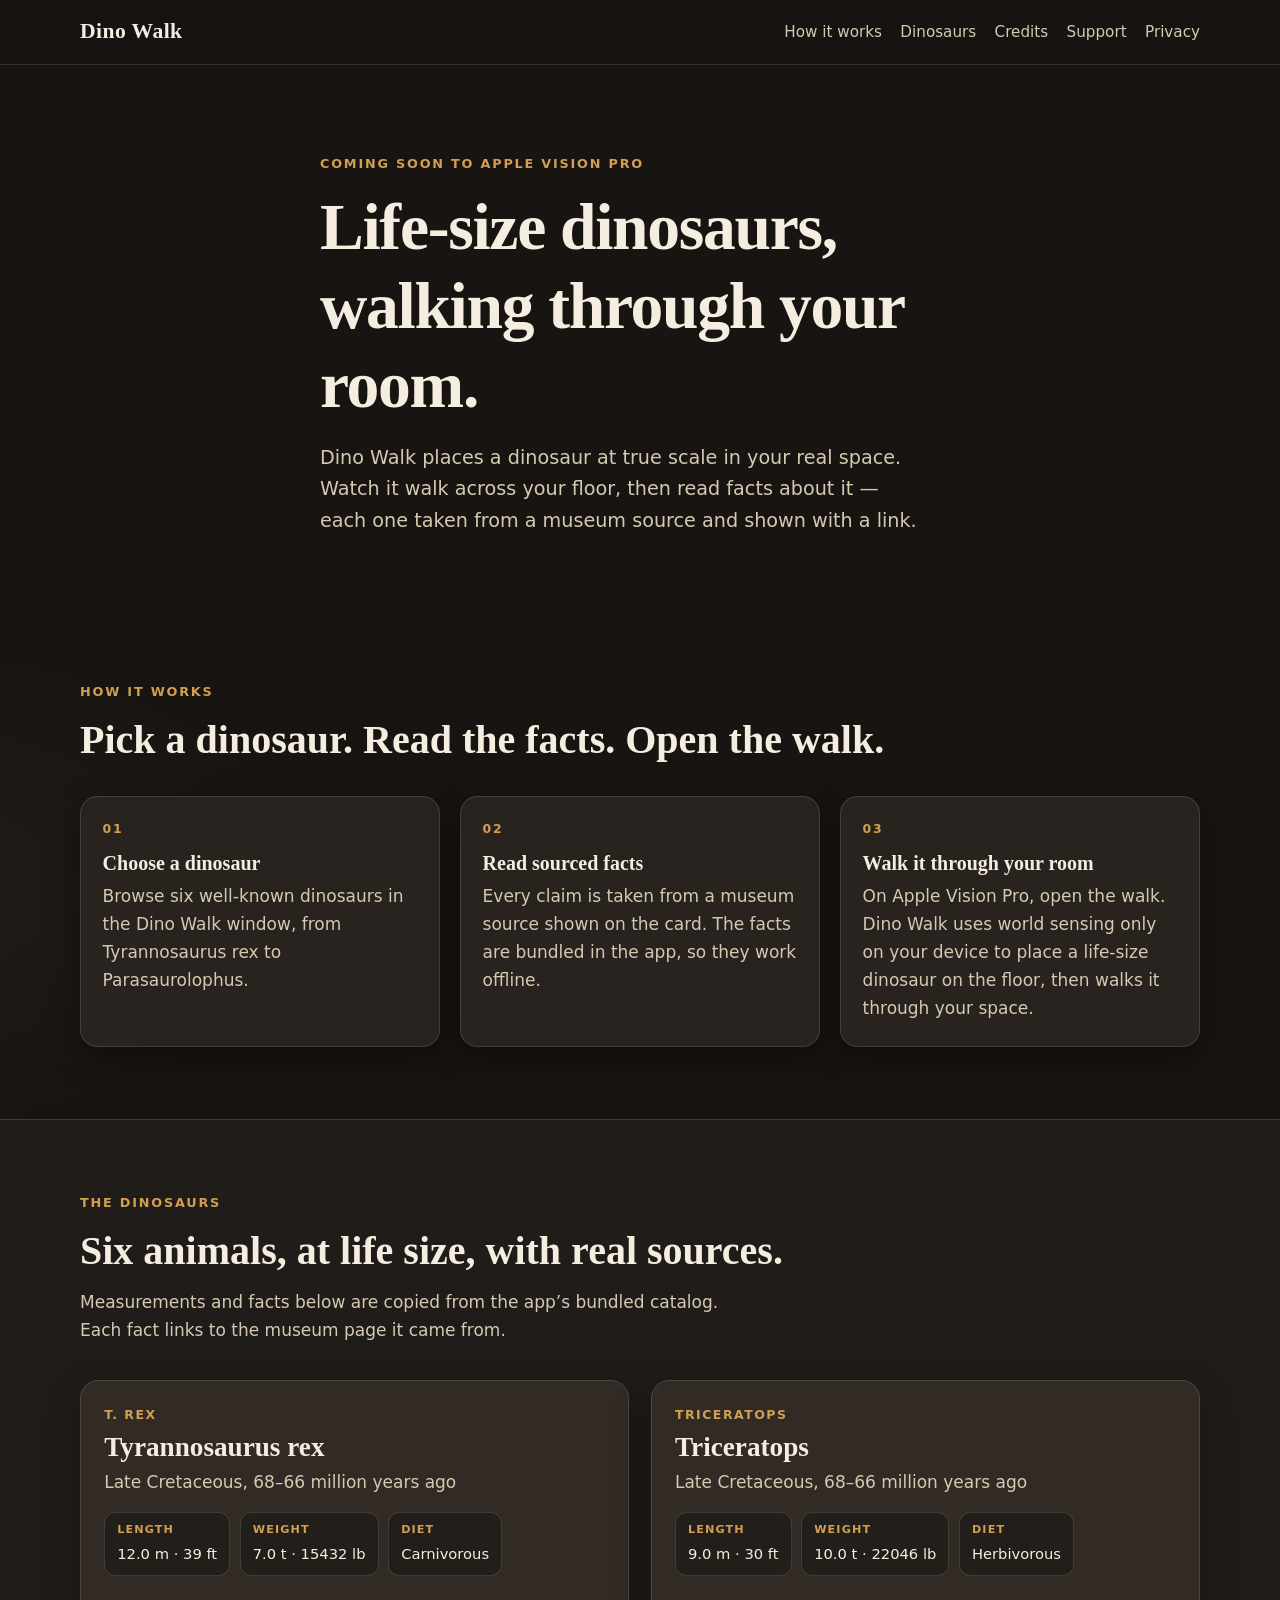
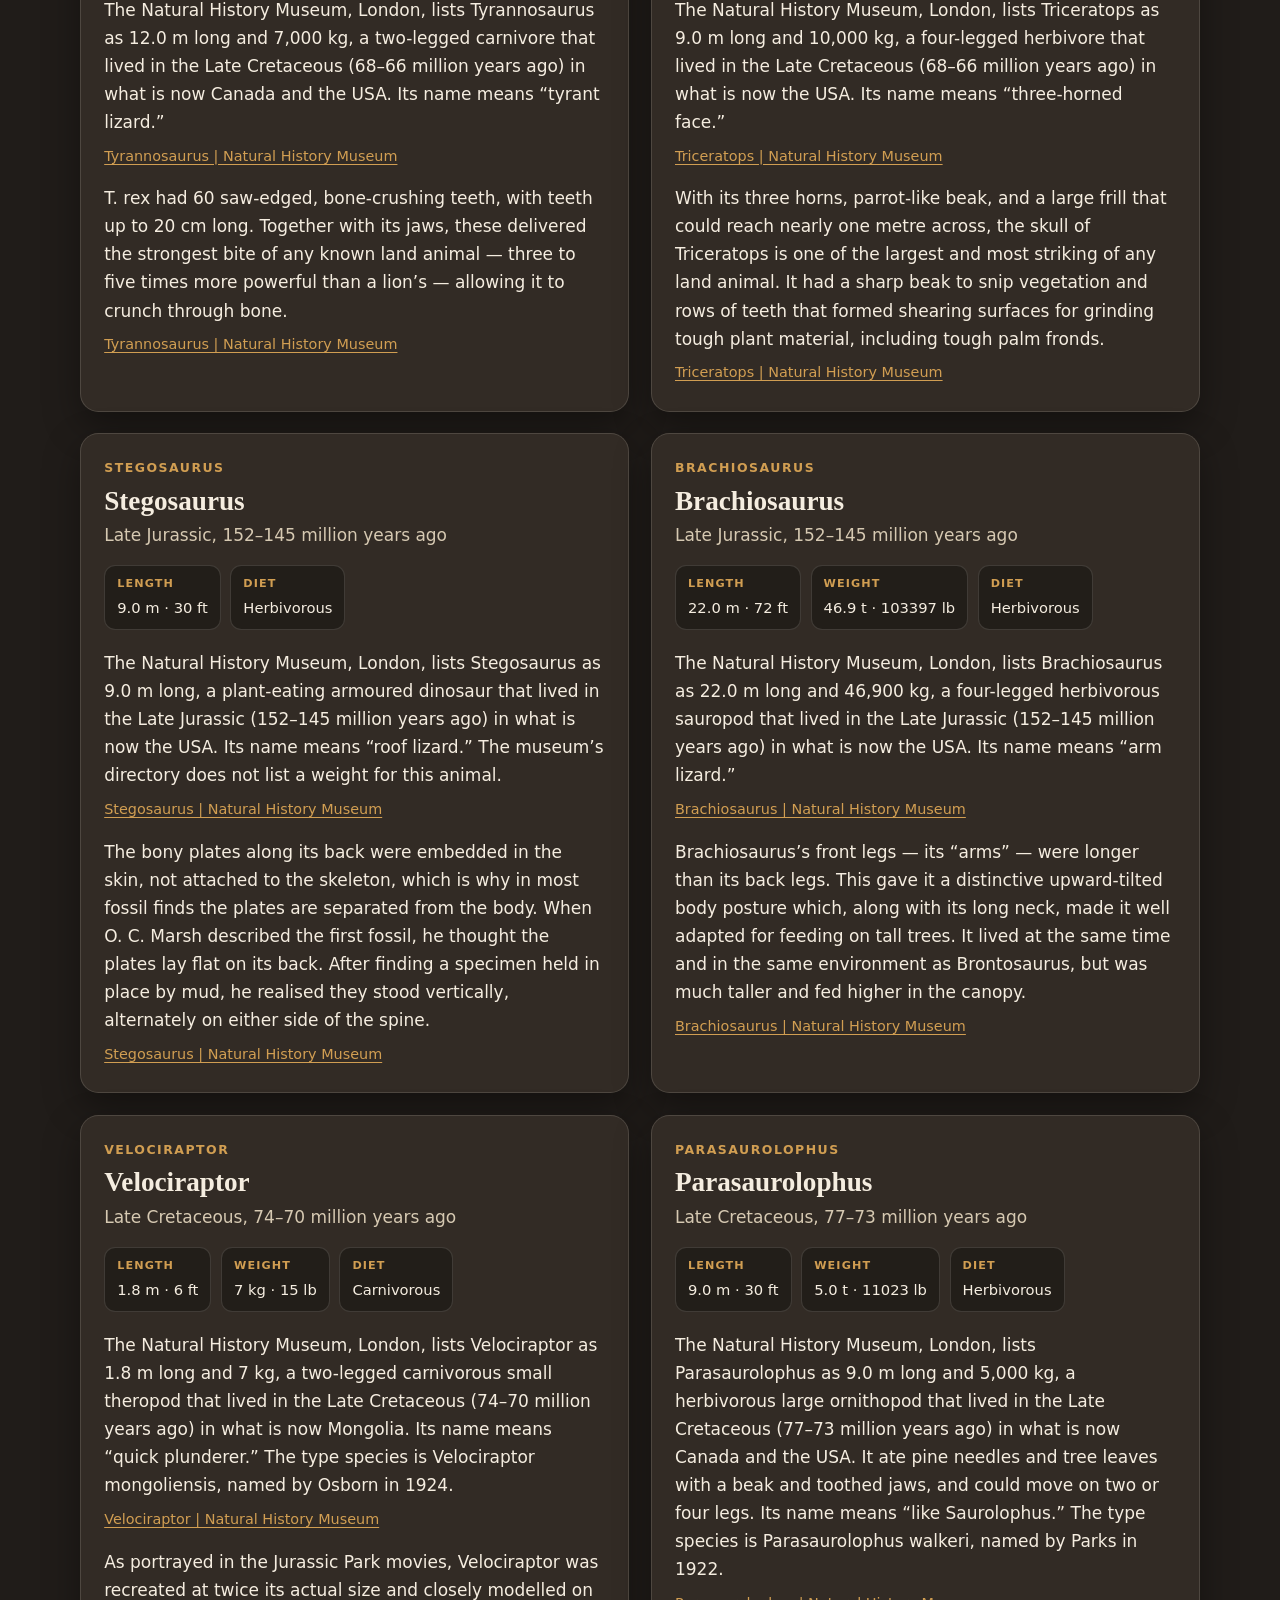
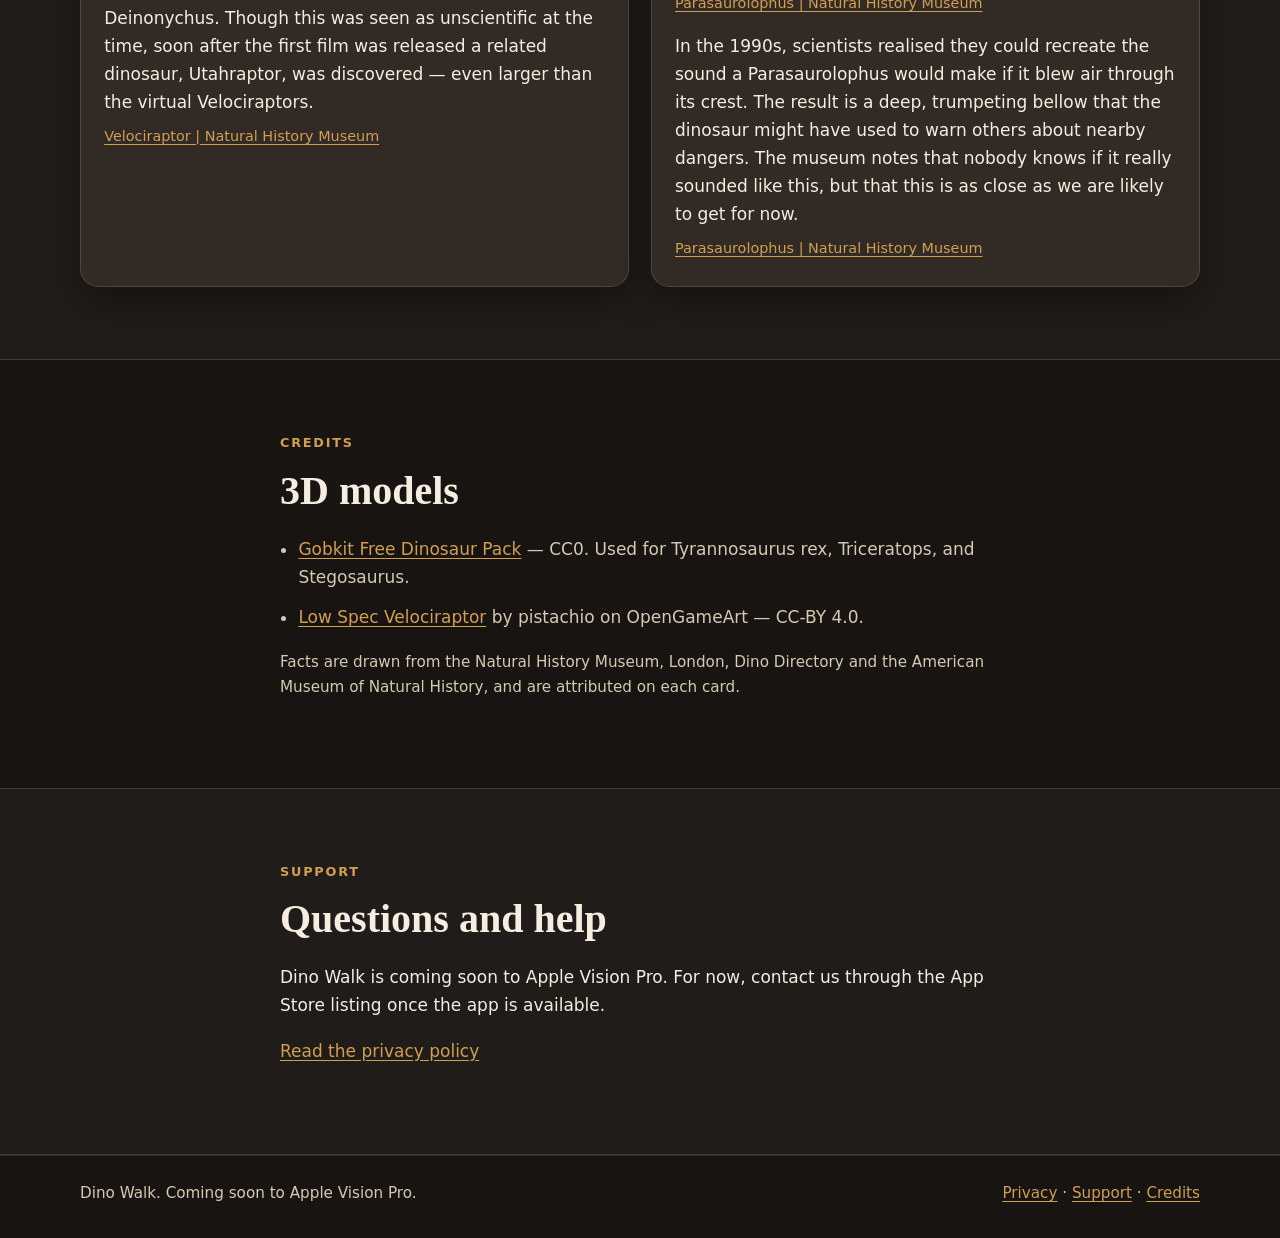
==== index.html @ 50bd4478 "Add Dino Walk outline website Static index, privacy, and support pages for the Vision Pro app, with " ====
<!DOCTYPE html>
<html lang="en">
<head>
  <meta charset="utf-8">
  <meta name="viewport" content="width=device-width, initial-scale=1">
  <meta name="description" content="Dino Walk brings life-size dinosaurs walking through your real space on Apple Vision Pro, with museum-sourced facts about each one. Coming soon.">
  <title>Dino Walk — Coming soon to Apple Vision Pro</title>
  <link rel="stylesheet" href="styles.css">
</head>
<body>
  <a class="skip-link" href="#main">Skip to content</a>
    <header class="site-header">
      <div class="wrap header-inner">
        <a class="brand" href="index.html">Dino Walk</a>
      <nav class="site-nav" aria-label="Primary">
        <a href="index.html#how-it-works">How it works</a>
        <a href="index.html#dinosaurs">Dinosaurs</a>
        <a href="index.html#credits">Credits</a>
        <a href="index.html#support">Support</a>
        <a href="privacy.html">Privacy</a>
      </nav>
      </div>
    </header>
  <main id="main">
    <section class="hero" aria-labelledby="hero-title">
      <div class="wrap hero-inner">
        <p class="eyebrow">Coming soon to Apple Vision Pro</p>
        <h1 id="hero-title">Life-size dinosaurs, walking through your room.</h1>
        <p class="lede">Dino Walk places a dinosaur at true scale in your real space. Watch it walk across your floor, then read facts about it — each one taken from a museum source and shown with a link.</p>
      </div>
    </section>

    <section id="how-it-works" class="section" aria-labelledby="how-title">
      <div class="wrap">
        <p class="eyebrow">How it works</p>
        <h2 id="how-title">Pick a dinosaur. Read the facts. Open the walk.</h2>
        <ol class="steps">
          <li>
            <h3>Choose a dinosaur</h3>
            <p>Browse six well-known dinosaurs in the Dino Walk window, from Tyrannosaurus rex to Parasaurolophus.</p>
          </li>
          <li>
            <h3>Read sourced facts</h3>
            <p>Every claim is taken from a museum source shown on the card. The facts are bundled in the app, so they work offline.</p>
          </li>
          <li>
            <h3>Walk it through your room</h3>
            <p>On Apple Vision Pro, open the walk. Dino Walk uses world sensing only on your device to place a life-size dinosaur on the floor, then walks it through your space.</p>
          </li>
        </ol>
      </div>
    </section>

    <section id="dinosaurs" class="section section-alt" aria-labelledby="dino-title">
      <div class="wrap">
        <p class="eyebrow">The dinosaurs</p>
        <h2 id="dino-title">Six animals, at life size, with real sources.</h2>
        <p class="section-intro">Measurements and facts below are copied from the app’s bundled catalog. Each fact links to the museum page it came from.</p>
        <div class="dino-grid">
        <article class="dino-card" id="tyrannosaurus-rex">
          <p class="kicker">T. rex</p>
          <h3>Tyrannosaurus rex</h3>
          <p class="period">Late Cretaceous, 68–66 million years ago</p>
          <dl class="stats">
            <div class="stat"><dt>Length</dt><dd>12.0 m  ·  39 ft</dd></div>
            <div class="stat"><dt>Weight</dt><dd>7.0 t  ·  15432 lb</dd></div>
            <div class="stat"><dt>Diet</dt><dd>Carnivorous</dd></div>
          </dl>
          <div class="facts">
            <figure class="fact">
              <blockquote>
                <p>The Natural History Museum, London, lists Tyrannosaurus as 12.0 m long and 7,000 kg, a two-legged carnivore that lived in the Late Cretaceous (68–66 million years ago) in what is now Canada and the USA. Its name means “tyrant lizard.”</p>
              </blockquote>
              <figcaption>
                <cite><a href="https://www.nhm.ac.uk/discover/dino-directory/tyrannosaurus.html">Tyrannosaurus | Natural History Museum</a></cite>
              </figcaption>
            </figure>
            <figure class="fact">
              <blockquote>
                <p>T. rex had 60 saw-edged, bone-crushing teeth, with teeth up to 20 cm long. Together with its jaws, these delivered the strongest bite of any known land animal — three to five times more powerful than a lion’s — allowing it to crunch through bone.</p>
              </blockquote>
              <figcaption>
                <cite><a href="https://www.nhm.ac.uk/discover/dino-directory/tyrannosaurus.html">Tyrannosaurus | Natural History Museum</a></cite>
              </figcaption>
            </figure>
          </div>
        </article>

        <article class="dino-card" id="triceratops">
          <p class="kicker">Triceratops</p>
          <h3>Triceratops</h3>
          <p class="period">Late Cretaceous, 68–66 million years ago</p>
          <dl class="stats">
            <div class="stat"><dt>Length</dt><dd>9.0 m  ·  30 ft</dd></div>
            <div class="stat"><dt>Weight</dt><dd>10.0 t  ·  22046 lb</dd></div>
            <div class="stat"><dt>Diet</dt><dd>Herbivorous</dd></div>
          </dl>
          <div class="facts">
            <figure class="fact">
              <blockquote>
                <p>The Natural History Museum, London, lists Triceratops as 9.0 m long and 10,000 kg, a four-legged herbivore that lived in the Late Cretaceous (68–66 million years ago) in what is now the USA. Its name means “three-horned face.”</p>
              </blockquote>
              <figcaption>
                <cite><a href="https://www.nhm.ac.uk/discover/dino-directory/triceratops.html">Triceratops | Natural History Museum</a></cite>
              </figcaption>
            </figure>
            <figure class="fact">
              <blockquote>
                <p>With its three horns, parrot-like beak, and a large frill that could reach nearly one metre across, the skull of Triceratops is one of the largest and most striking of any land animal. It had a sharp beak to snip vegetation and rows of teeth that formed shearing surfaces for grinding tough plant material, including tough palm fronds.</p>
              </blockquote>
              <figcaption>
                <cite><a href="https://www.nhm.ac.uk/discover/dino-directory/triceratops.html">Triceratops | Natural History Museum</a></cite>
              </figcaption>
            </figure>
          </div>
        </article>

        <article class="dino-card" id="stegosaurus">
          <p class="kicker">Stegosaurus</p>
          <h3>Stegosaurus</h3>
          <p class="period">Late Jurassic, 152–145 million years ago</p>
          <dl class="stats">
            <div class="stat"><dt>Length</dt><dd>9.0 m  ·  30 ft</dd></div>
            <div class="stat"><dt>Diet</dt><dd>Herbivorous</dd></div>
          </dl>
          <div class="facts">
            <figure class="fact">
              <blockquote>
                <p>The Natural History Museum, London, lists Stegosaurus as 9.0 m long, a plant-eating armoured dinosaur that lived in the Late Jurassic (152–145 million years ago) in what is now the USA. Its name means “roof lizard.” The museum’s directory does not list a weight for this animal.</p>
              </blockquote>
              <figcaption>
                <cite><a href="https://www.nhm.ac.uk/discover/dino-directory/stegosaurus.html">Stegosaurus | Natural History Museum</a></cite>
              </figcaption>
            </figure>
            <figure class="fact">
              <blockquote>
                <p>The bony plates along its back were embedded in the skin, not attached to the skeleton, which is why in most fossil finds the plates are separated from the body. When O. C. Marsh described the first fossil, he thought the plates lay flat on its back. After finding a specimen held in place by mud, he realised they stood vertically, alternately on either side of the spine.</p>
              </blockquote>
              <figcaption>
                <cite><a href="https://www.nhm.ac.uk/discover/dino-directory/stegosaurus.html">Stegosaurus | Natural History Museum</a></cite>
              </figcaption>
            </figure>
          </div>
        </article>

        <article class="dino-card" id="brachiosaurus">
          <p class="kicker">Brachiosaurus</p>
          <h3>Brachiosaurus</h3>
          <p class="period">Late Jurassic, 152–145 million years ago</p>
          <dl class="stats">
            <div class="stat"><dt>Length</dt><dd>22.0 m  ·  72 ft</dd></div>
            <div class="stat"><dt>Weight</dt><dd>46.9 t  ·  103397 lb</dd></div>
            <div class="stat"><dt>Diet</dt><dd>Herbivorous</dd></div>
          </dl>
          <div class="facts">
            <figure class="fact">
              <blockquote>
                <p>The Natural History Museum, London, lists Brachiosaurus as 22.0 m long and 46,900 kg, a four-legged herbivorous sauropod that lived in the Late Jurassic (152–145 million years ago) in what is now the USA. Its name means “arm lizard.”</p>
              </blockquote>
              <figcaption>
                <cite><a href="https://www.nhm.ac.uk/discover/dino-directory/brachiosaurus.html">Brachiosaurus | Natural History Museum</a></cite>
              </figcaption>
            </figure>
            <figure class="fact">
              <blockquote>
                <p>Brachiosaurus’s front legs — its “arms” — were longer than its back legs. This gave it a distinctive upward-tilted body posture which, along with its long neck, made it well adapted for feeding on tall trees. It lived at the same time and in the same environment as Brontosaurus, but was much taller and fed higher in the canopy.</p>
              </blockquote>
              <figcaption>
                <cite><a href="https://www.nhm.ac.uk/discover/dino-directory/brachiosaurus.html">Brachiosaurus | Natural History Museum</a></cite>
              </figcaption>
            </figure>
          </div>
        </article>

        <article class="dino-card" id="velociraptor">
          <p class="kicker">Velociraptor</p>
          <h3>Velociraptor</h3>
          <p class="period">Late Cretaceous, 74–70 million years ago</p>
          <dl class="stats">
            <div class="stat"><dt>Length</dt><dd>1.8 m  ·  6 ft</dd></div>
            <div class="stat"><dt>Weight</dt><dd>7 kg  ·  15 lb</dd></div>
            <div class="stat"><dt>Diet</dt><dd>Carnivorous</dd></div>
          </dl>
          <div class="facts">
            <figure class="fact">
              <blockquote>
                <p>The Natural History Museum, London, lists Velociraptor as 1.8 m long and 7 kg, a two-legged carnivorous small theropod that lived in the Late Cretaceous (74–70 million years ago) in what is now Mongolia. Its name means “quick plunderer.” The type species is Velociraptor mongoliensis, named by Osborn in 1924.</p>
              </blockquote>
              <figcaption>
                <cite><a href="https://www.nhm.ac.uk/discover/dino-directory/velociraptor.html">Velociraptor | Natural History Museum</a></cite>
              </figcaption>
            </figure>
            <figure class="fact">
              <blockquote>
                <p>As portrayed in the Jurassic Park movies, Velociraptor was recreated at twice its actual size and closely modelled on Deinonychus. Though this was seen as unscientific at the time, soon after the first film was released a related dinosaur, Utahraptor, was discovered — even larger than the virtual Velociraptors.</p>
              </blockquote>
              <figcaption>
                <cite><a href="https://www.nhm.ac.uk/discover/dino-directory/velociraptor.html">Velociraptor | Natural History Museum</a></cite>
              </figcaption>
            </figure>
          </div>
        </article>

        <article class="dino-card" id="parasaurolophus">
          <p class="kicker">Parasaurolophus</p>
          <h3>Parasaurolophus</h3>
          <p class="period">Late Cretaceous, 77–73 million years ago</p>
          <dl class="stats">
            <div class="stat"><dt>Length</dt><dd>9.0 m  ·  30 ft</dd></div>
            <div class="stat"><dt>Weight</dt><dd>5.0 t  ·  11023 lb</dd></div>
            <div class="stat"><dt>Diet</dt><dd>Herbivorous</dd></div>
          </dl>
          <div class="facts">
            <figure class="fact">
              <blockquote>
                <p>The Natural History Museum, London, lists Parasaurolophus as 9.0 m long and 5,000 kg, a herbivorous large ornithopod that lived in the Late Cretaceous (77–73 million years ago) in what is now Canada and the USA. It ate pine needles and tree leaves with a beak and toothed jaws, and could move on two or four legs. Its name means “like Saurolophus.” The type species is Parasaurolophus walkeri, named by Parks in 1922.</p>
              </blockquote>
              <figcaption>
                <cite><a href="https://www.nhm.ac.uk/discover/dino-directory/parasaurolophus.html">Parasaurolophus | Natural History Museum</a></cite>
              </figcaption>
            </figure>
            <figure class="fact">
              <blockquote>
                <p>In the 1990s, scientists realised they could recreate the sound a Parasaurolophus would make if it blew air through its crest. The result is a deep, trumpeting bellow that the dinosaur might have used to warn others about nearby dangers. The museum notes that nobody knows if it really sounded like this, but that this is as close as we are likely to get for now.</p>
              </blockquote>
              <figcaption>
                <cite><a href="https://www.nhm.ac.uk/discover/dino-directory/parasaurolophus.html">Parasaurolophus | Natural History Museum</a></cite>
              </figcaption>
            </figure>
          </div>
        </article>
        </div>
      </div>
    </section>

    <section id="credits" class="section" aria-labelledby="credits-title">
      <div class="wrap narrow">
        <p class="eyebrow">Credits</p>
        <h2 id="credits-title">3D models</h2>
        <ul class="credit-list">
          <li>
            <a href="https://gobkit.itch.io/gobkit-free-dinosaur-pack">Gobkit Free Dinosaur Pack</a>
            — CC0. Used for Tyrannosaurus rex, Triceratops, and Stegosaurus.
          </li>
          <li>
            <a href="https://opengameart.org/content/low-spec-velociraptor">Low Spec Velociraptor</a>
            by pistachio on OpenGameArt — CC-BY 4.0.
          </li>
        </ul>
        <p class="fine-print">Facts are drawn from the Natural History Museum, London, Dino Directory and the American Museum of Natural History, and are attributed on each card.</p>
      </div>
    </section>

    <section id="support" class="section section-alt" aria-labelledby="support-title">
      <div class="wrap narrow">
        <p class="eyebrow">Support</p>
        <h2 id="support-title">Questions and help</h2>
        <p>Dino Walk is coming soon to Apple Vision Pro. For now, contact us through the App Store listing once the app is available.</p>
        <!-- TODO: Add a support email or contact page once a domain and address are set up. Do not invent one. -->
        <p><a href="privacy.html">Read the privacy policy</a></p>
      </div>
    </section>
  </main>
    <footer class="site-footer">
      <div class="wrap footer-inner">
        <p>Dino Walk. Coming soon to Apple Vision Pro.</p>
        <p><a href="privacy.html">Privacy</a> · <a href="index.html#support">Support</a> · <a href="index.html#credits">Credits</a></p>
      </div>
    </footer>
</body>
</html>
---- styles.css ----
/* Dino Walk site — system fonts only, no external requests required. */
:root {
  --ivory: #f5ede0;
  --muted: #d6c9b2;
  --amber: #d19e52;
  --amber-deep: #c48a3a;
  --charcoal: #171412;
  --ink: #1c1814;
  --panel: #29231f;
  --panel-2: #322b25;
  --stroke: rgba(245, 237, 224, 0.14);
  --shadow: rgba(0, 0, 0, 0.35);
  --serif: "Palatino Linotype", Palatino, "Iowan Old Style", "Times New Roman", Times, serif;
  --sans: system-ui, -apple-system, "Segoe UI", Roboto, "Helvetica Neue", Arial, sans-serif;
  --wrap: 1120px;
  --narrow: 720px;
  --space: 1.25rem;
}

*,
*::before,
*::after {
  box-sizing: border-box;
}

html {
  scroll-behavior: smooth;
}

body {
  margin: 0;
  font-family: var(--sans);
  font-size: 1.0625rem;
  line-height: 1.65;
  color: var(--ivory);
  background:
    radial-gradient(1200px 600px at 80% -10%, rgba(209, 158, 82, 0.12), transparent 55%),
    radial-gradient(900px 500px at -10% 20%, rgba(209, 158, 82, 0.06), transparent 50%),
    var(--charcoal);
  min-height: 100vh;
}

img,
svg {
  max-width: 100%;
}

a {
  color: var(--amber);
  text-underline-offset: 0.18em;
}

a:hover {
  color: var(--ivory);
}

a:focus-visible,
.skip-link:focus-visible,
button:focus-visible {
  outline: 2px solid var(--amber);
  outline-offset: 3px;
}

.skip-link {
  position: absolute;
  left: 0.75rem;
  top: -3rem;
  z-index: 20;
  padding: 0.5rem 0.85rem;
  background: var(--amber);
  color: var(--ink);
  font-weight: 600;
  text-decoration: none;
  border-radius: 0.25rem;
}

.skip-link:focus {
  top: 0.75rem;
}

.wrap {
  width: min(var(--wrap), calc(100% - 2.5rem));
  margin-inline: auto;
}

.narrow {
  width: min(var(--narrow), calc(100% - 2.5rem));
}

.site-header {
  position: sticky;
  top: 0;
  z-index: 10;
  background: rgba(23, 20, 18, 0.88);
  backdrop-filter: blur(16px);
  border-bottom: 1px solid var(--stroke);
}

.header-inner {
  display: flex;
  align-items: center;
  justify-content: space-between;
  gap: 1rem 2rem;
  flex-wrap: wrap;
  padding: 0.9rem 0;
}

.brand {
  font-family: var(--serif);
  font-size: 1.35rem;
  font-weight: 600;
  letter-spacing: 0.02em;
  color: var(--ivory);
  text-decoration: none;
}

.brand:hover {
  color: var(--amber);
}

.site-nav {
  display: flex;
  flex-wrap: wrap;
  gap: 0.7rem 1.15rem;
}

.site-nav a {
  color: var(--muted);
  text-decoration: none;
  font-size: 0.95rem;
}

.site-nav a:hover,
.site-nav a:focus-visible {
  color: var(--ivory);
}

.hero {
  padding: 5.5rem 0 4.5rem;
}

.hero-inner {
  max-width: 40rem;
}

.eyebrow {
  margin: 0 0 0.85rem;
  color: var(--amber);
  font-size: 0.8rem;
  font-weight: 650;
  letter-spacing: 0.14em;
  text-transform: uppercase;
}

h1,
h2,
h3 {
  font-family: var(--serif);
  font-weight: 600;
  line-height: 1.2;
  color: var(--ivory);
}

h1 {
  margin: 0 0 1.1rem;
  font-size: clamp(2.4rem, 6vw, 4.1rem);
  letter-spacing: -0.02em;
}

h2 {
  margin: 0 0 1.25rem;
  font-size: clamp(1.8rem, 3.4vw, 2.5rem);
}

h3 {
  margin: 0 0 0.45rem;
  font-size: 1.25rem;
}

.lede {
  margin: 0;
  font-size: 1.2rem;
  color: var(--muted);
  max-width: 38rem;
}

.section {
  padding: 4.5rem 0;
}

.section-alt {
  background: rgba(41, 35, 31, 0.55);
  border-block: 1px solid var(--stroke);
}

.section-intro {
  margin: -0.4rem 0 2.2rem;
  color: var(--muted);
  max-width: 40rem;
}

.steps {
  list-style: none;
  margin: 2rem 0 0;
  padding: 0;
  display: grid;
  grid-template-columns: repeat(3, 1fr);
  gap: 1.25rem;
  counter-reset: step;
}

.steps li {
  counter-increment: step;
  padding: 1.4rem 1.35rem 1.5rem;
  background: var(--panel);
  border: 1px solid var(--stroke);
  border-radius: 1.1rem;
  box-shadow: 0 12px 32px var(--shadow);
}

.steps li::before {
  content: "0" counter(step);
  display: block;
  margin-bottom: 0.7rem;
  color: var(--amber);
  font-size: 0.78rem;
  font-weight: 650;
  letter-spacing: 0.14em;
}

.steps p {
  margin: 0;
  color: var(--muted);
}

.dino-grid {
  display: grid;
  grid-template-columns: repeat(2, 1fr);
  gap: 1.35rem;
}

.dino-card {
  padding: 1.5rem 1.45rem 1.6rem;
  background: var(--panel-2);
  border: 1px solid var(--stroke);
  border-radius: 1.15rem;
  box-shadow: 0 14px 36px var(--shadow);
}

.dino-card .kicker {
  margin: 0 0 0.35rem;
  color: var(--amber);
  font-size: 0.78rem;
  font-weight: 650;
  letter-spacing: 0.12em;
  text-transform: uppercase;
}

.dino-card h3 {
  margin-bottom: 0.25rem;
  font-size: 1.7rem;
}

.period {
  margin: 0 0 1rem;
  color: var(--muted);
}

.stats {
  display: flex;
  flex-wrap: wrap;
  gap: 0.6rem;
  margin: 0 0 1.2rem;
}

.stat {
  margin: 0;
  padding: 0.55rem 0.75rem;
  background: rgba(23, 20, 18, 0.55);
  border: 1px solid var(--stroke);
  border-radius: 0.7rem;
  min-width: 6.5rem;
}

.stat dt {
  margin: 0;
  font-size: 0.7rem;
  font-weight: 650;
  letter-spacing: 0.1em;
  text-transform: uppercase;
  color: var(--amber);
}

.stat dd {
  margin: 0.15rem 0 0;
  font-size: 0.92rem;
}

.facts {
  display: grid;
  gap: 1rem;
}

.fact {
  margin: 0;
  padding: 0;
}

.fact blockquote {
  margin: 0;
  padding: 0;
  border: 0;
}

.fact p {
  margin: 0 0 0.55rem;
  color: var(--ivory);
}

.fact figcaption {
  color: var(--muted);
  font-size: 0.9rem;
}

.fact cite {
  font-style: normal;
}

.credit-list {
  margin: 0 0 1.2rem;
  padding-left: 1.15rem;
  color: var(--muted);
}

.credit-list li + li {
  margin-top: 0.75rem;
}

.fine-print,
.updated {
  color: var(--muted);
  font-size: 0.95rem;
}

.legal h1 {
  font-size: clamp(2.1rem, 5vw, 3.2rem);
}

.legal h2 {
  margin-top: 2.2rem;
  font-size: 1.5rem;
}

.legal p {
  color: var(--muted);
}

.legal .lede {
  margin-bottom: 0.75rem;
  color: var(--ivory);
}

.site-footer {
  border-top: 1px solid var(--stroke);
  padding: 1.6rem 0 2rem;
}

.footer-inner {
  display: flex;
  justify-content: space-between;
  gap: 0.75rem 1.5rem;
  flex-wrap: wrap;
  color: var(--muted);
  font-size: 0.95rem;
}

.footer-inner p {
  margin: 0;
}

@media (max-width: 860px) {
  .steps,
  .dino-grid {
    grid-template-columns: 1fr;
  }

  .hero {
    padding: 3.5rem 0 3rem;
  }

  .section {
    padding: 3.2rem 0;
  }
}

@media (max-width: 560px) {
  .wrap,
  .narrow {
    width: min(var(--wrap), calc(100% - 1.5rem));
  }

  h1 {
    font-size: 2.15rem;
  }

  .lede {
    font-size: 1.05rem;
  }
}

@media (prefers-reduced-motion: reduce) {
  html {
    scroll-behavior: auto;
  }
}
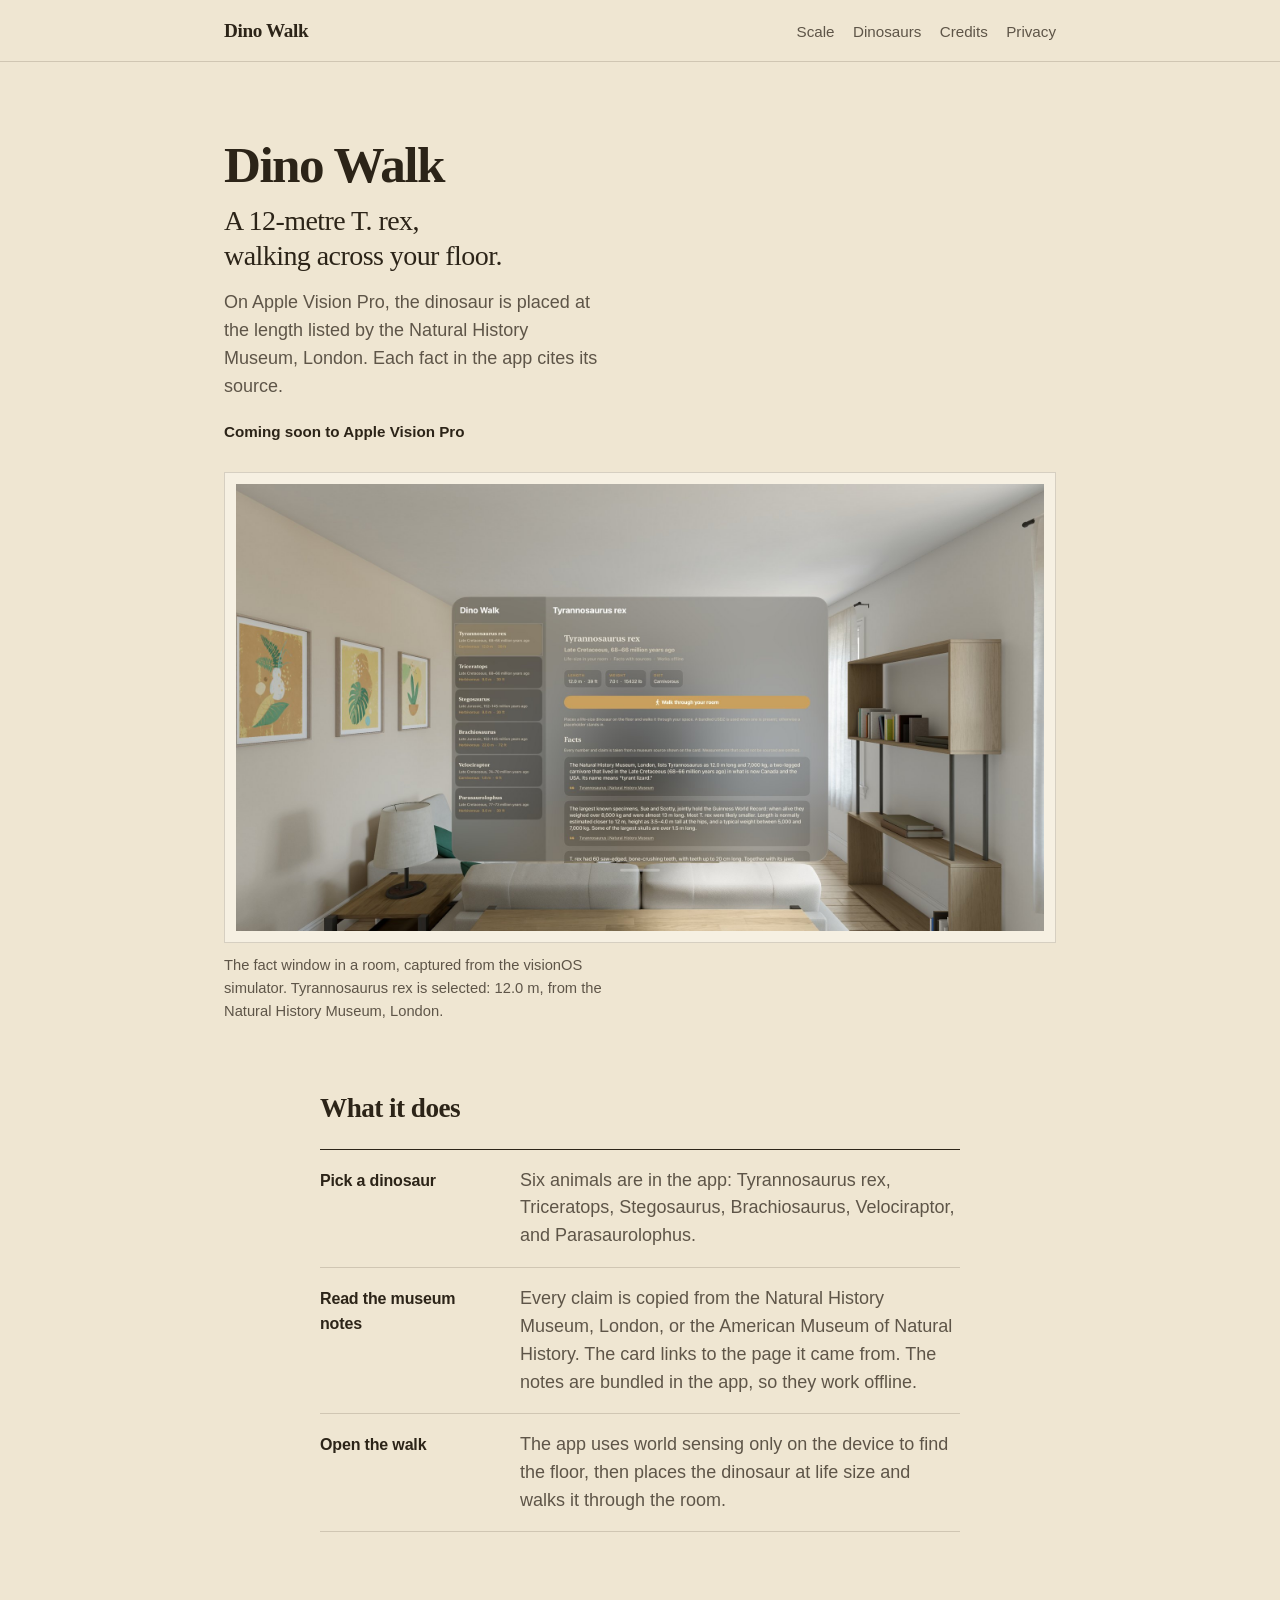
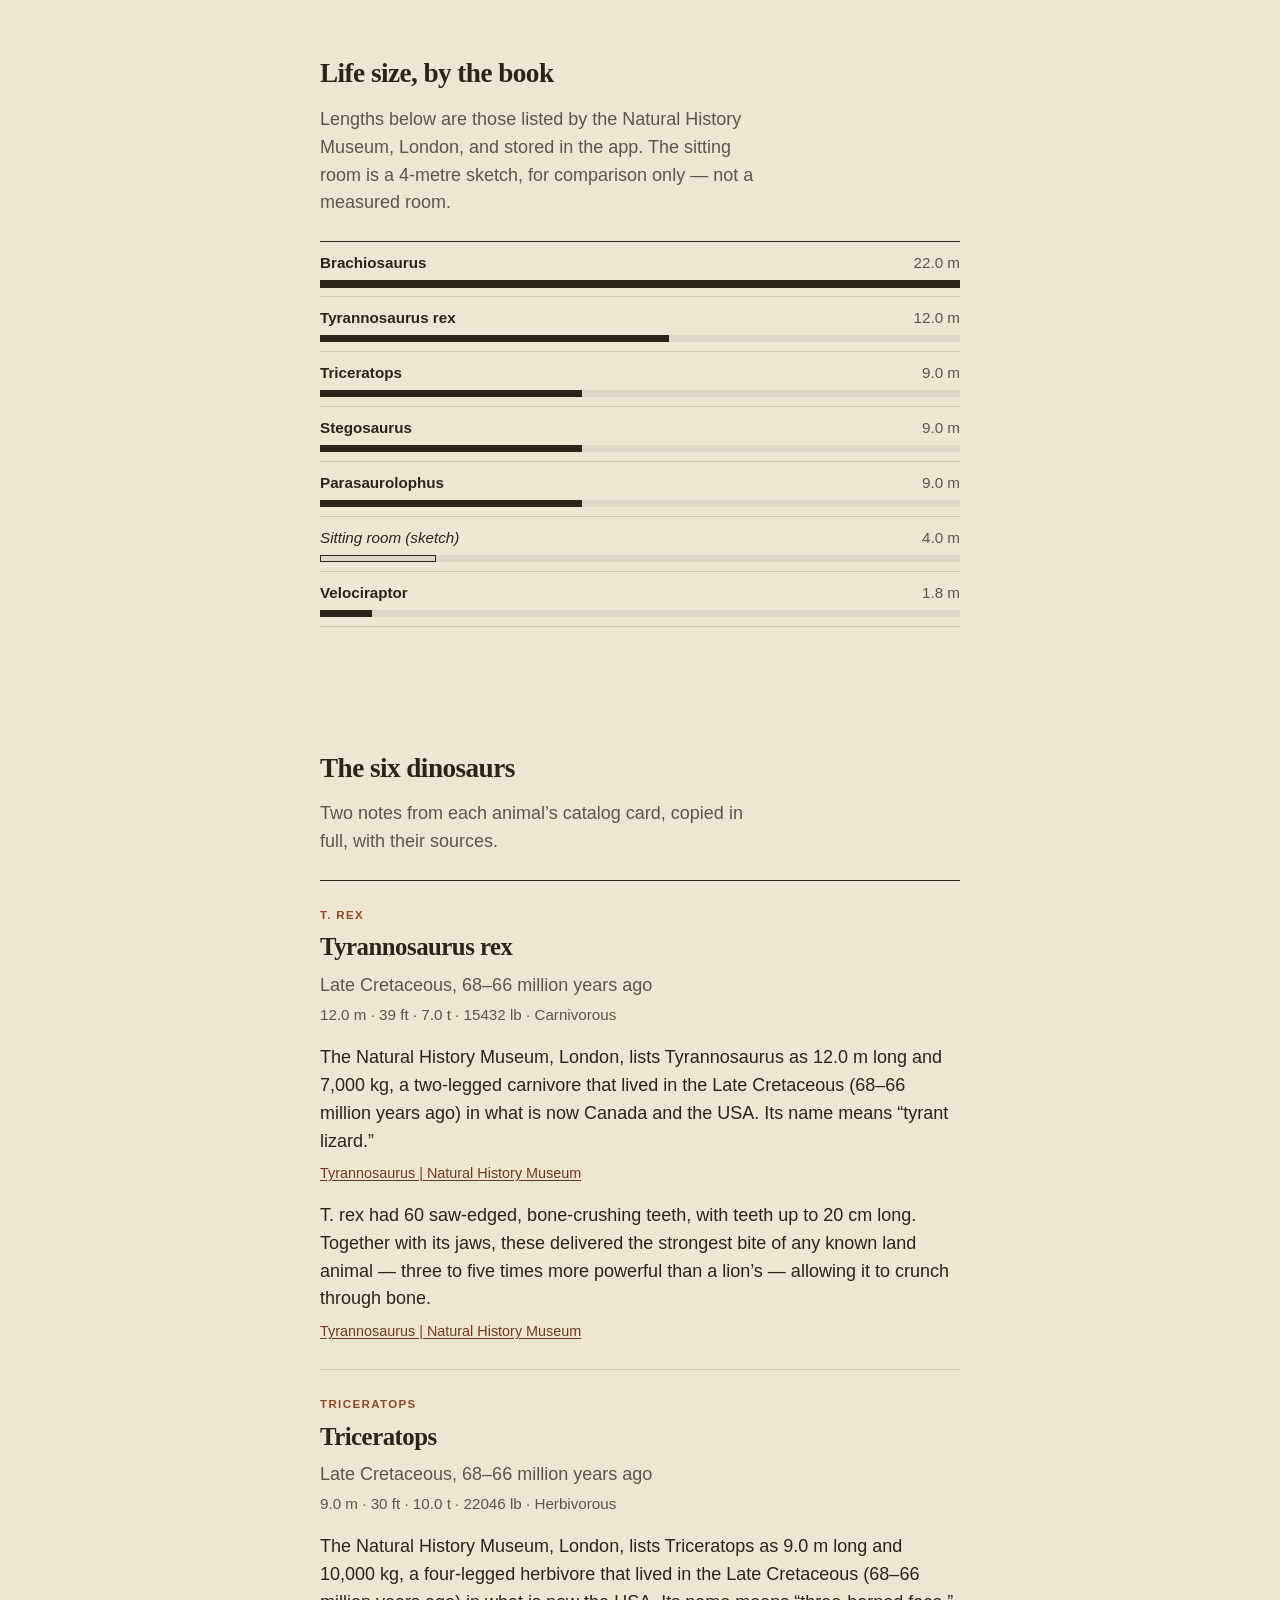
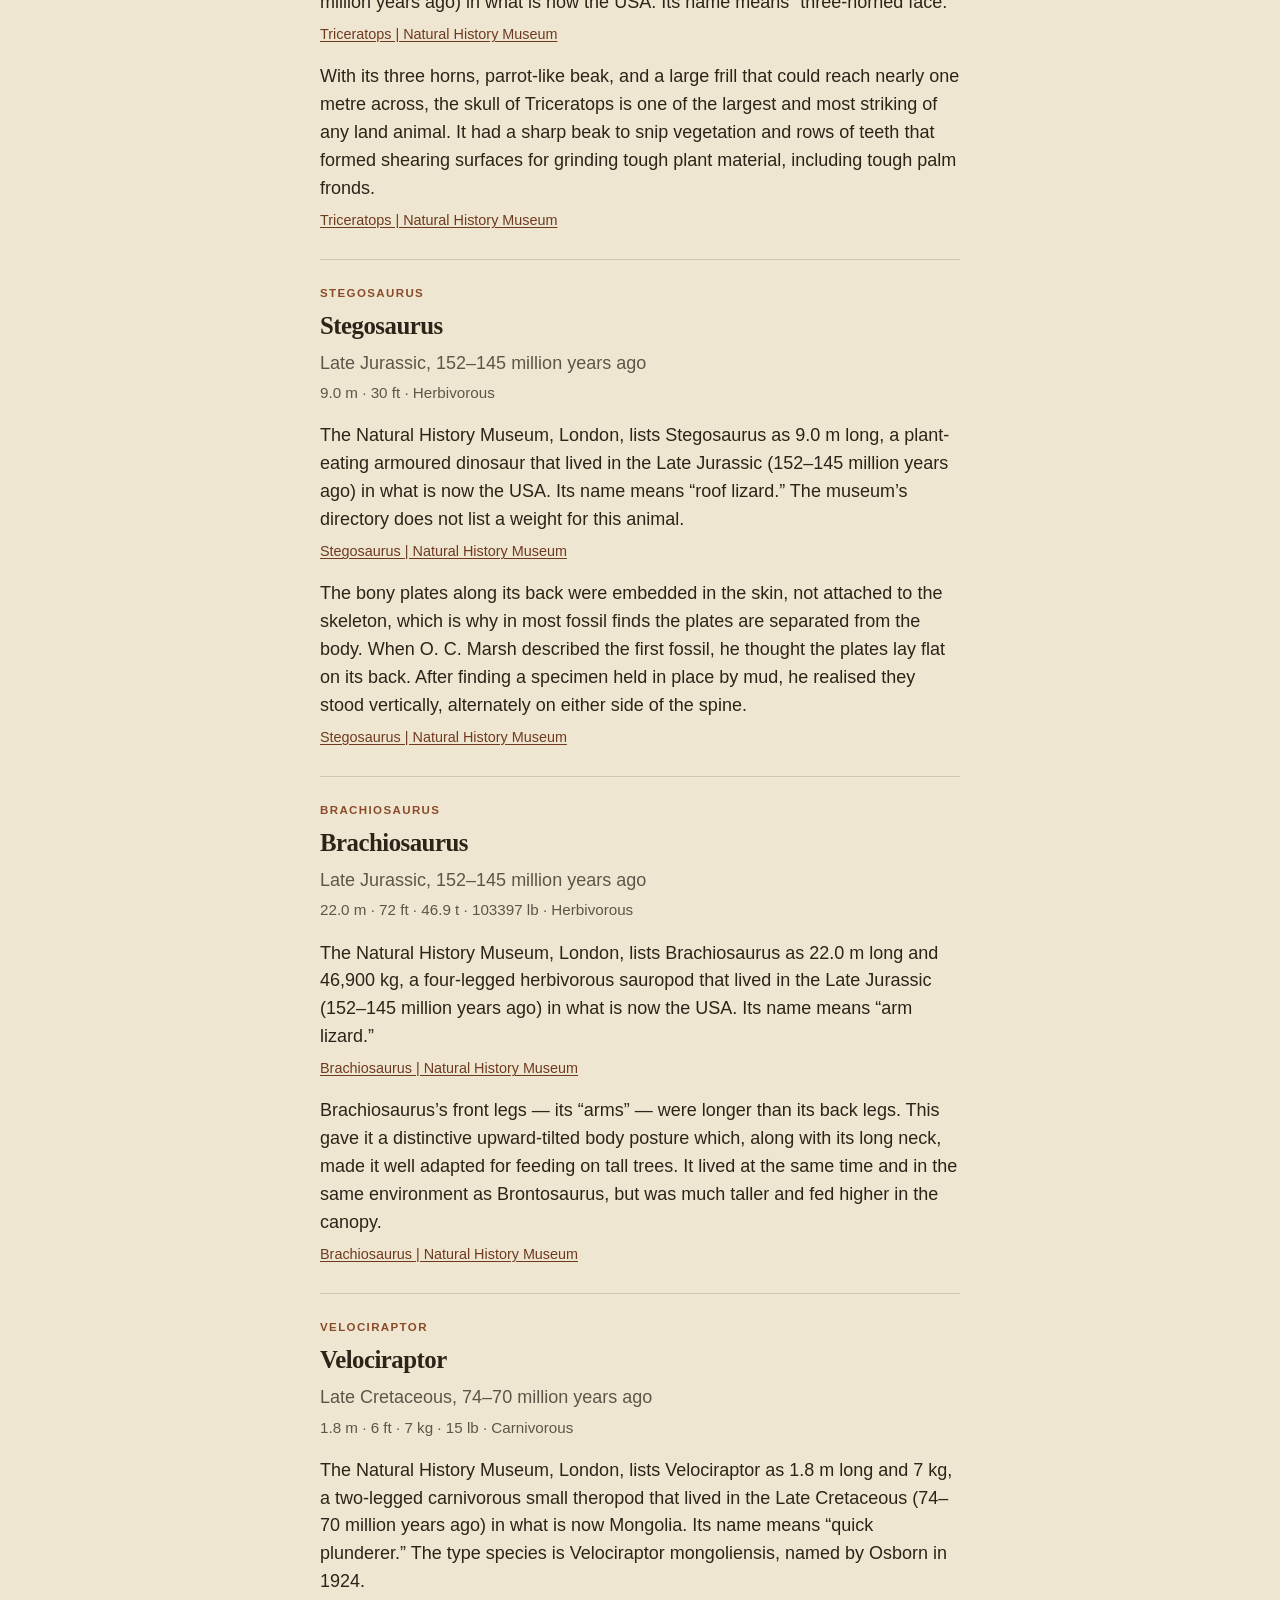
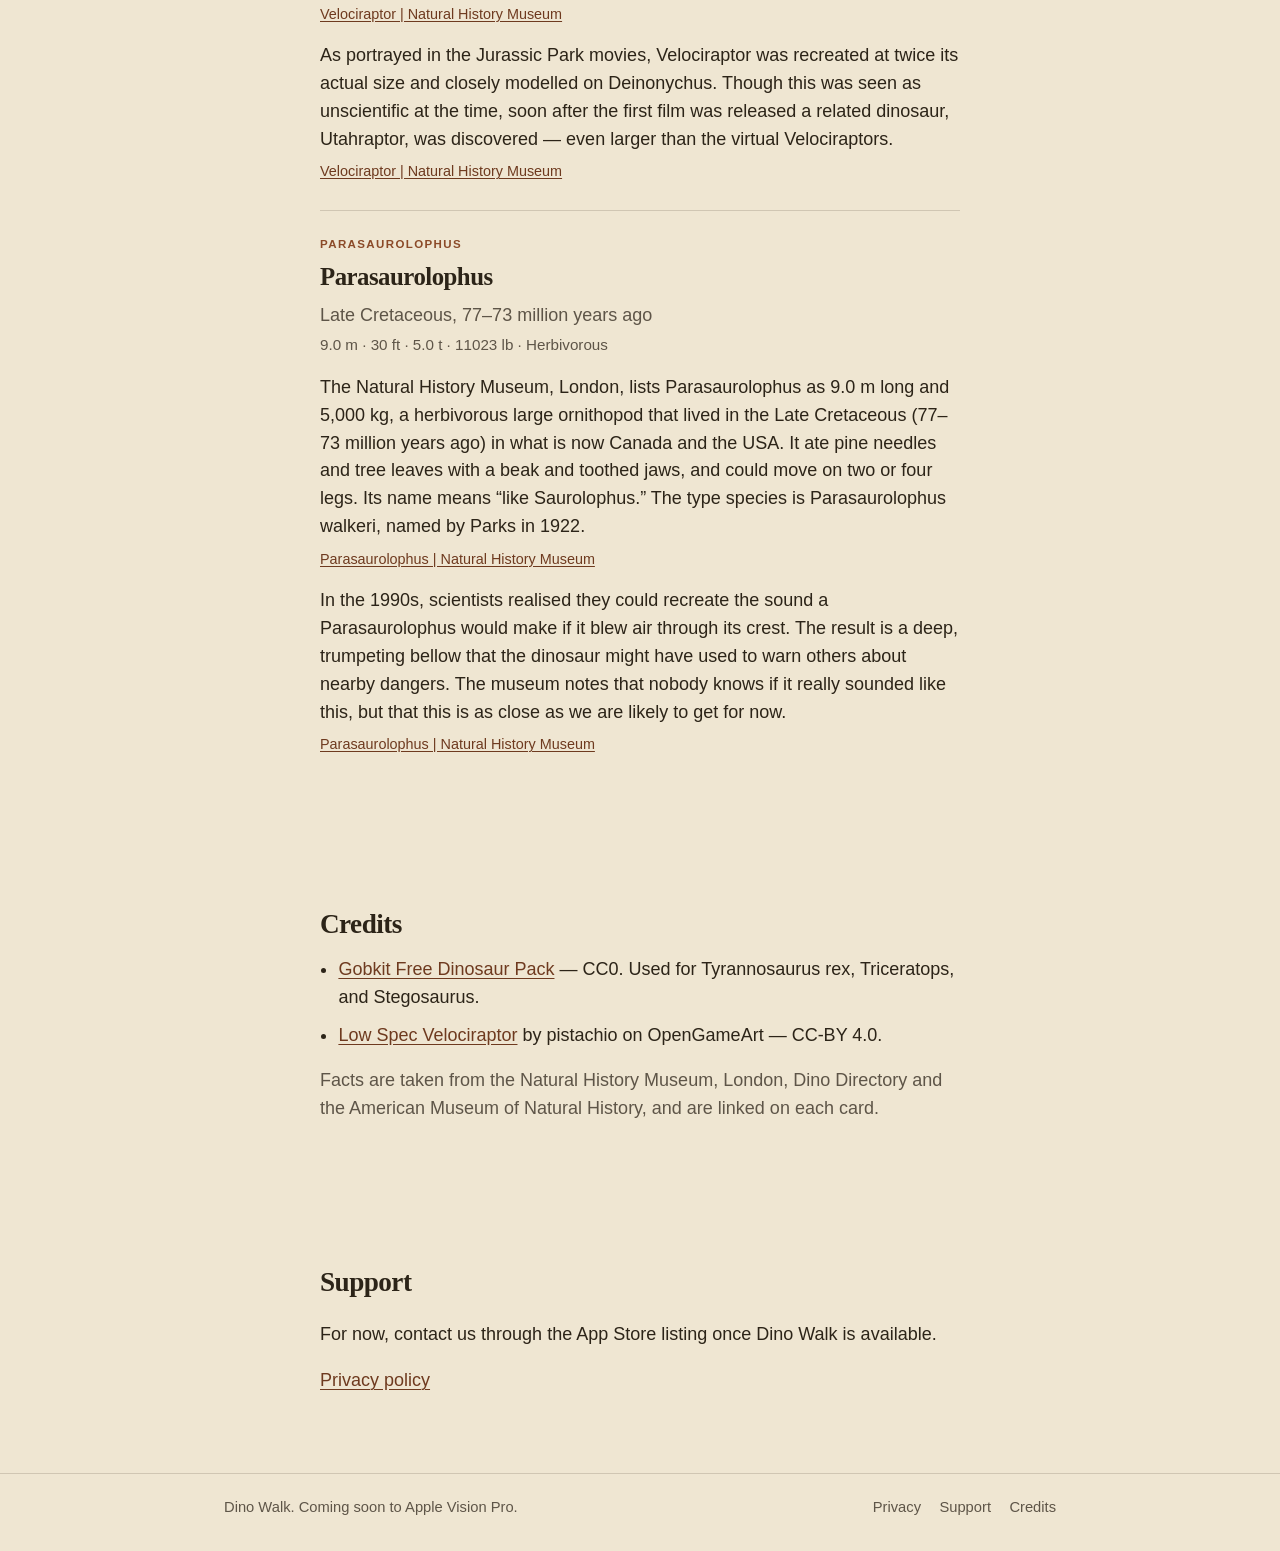
==== commit a4a144e6: "Redesign Dino Walk site as a field-guide page Paper-and-ink layout with a visionOS simulator shot of" ====
--- a/index.html
+++ b/index.html
@@ -3,268 +3,293 @@
 <head>
   <meta charset="utf-8">
   <meta name="viewport" content="width=device-width, initial-scale=1">
-  <meta name="description" content="Dino Walk brings life-size dinosaurs walking through your real space on Apple Vision Pro, with museum-sourced facts about each one. Coming soon.">
-  <title>Dino Walk — Coming soon to Apple Vision Pro</title>
-  <link rel="stylesheet" href="styles.css">
+  <title>Dino Walk — a 12-metre T. rex on your floor</title>
+  <meta name="description" content="Dino Walk places a dinosaur at museum-listed size in your room on Apple Vision Pro, and shows sourced facts about each one. Coming soon.">
+  <meta name="theme-color" content="#efe6d2">
+  <link rel="icon" href="assets/favicon.svg" type="image/svg+xml">
+  <link rel="stylesheet" href="assets/styles.css">
 </head>
 <body>
-  <a class="skip-link" href="#main">Skip to content</a>
+  <a class="skip" href="#main">Skip to content</a>
     <header class="site-header">
-      <div class="wrap header-inner">
+      <div class="wrap">
+      <nav class="nav" aria-label="Primary">
         <a class="brand" href="index.html">Dino Walk</a>
-      <nav class="site-nav" aria-label="Primary">
-        <a href="index.html#how-it-works">How it works</a>
-        <a href="index.html#dinosaurs">Dinosaurs</a>
-        <a href="index.html#credits">Credits</a>
-        <a href="index.html#support">Support</a>
-        <a href="privacy.html">Privacy</a>
+        <ul class="nav-links">
+          <li><a href="index.html#scale">Scale</a></li>
+          <li><a href="index.html#dinosaurs">Dinosaurs</a></li>
+          <li><a href="index.html#credits">Credits</a></li>
+          <li><a href="privacy.html">Privacy</a></li>
+        </ul>
       </nav>
       </div>
     </header>
   <main id="main">
-    <section class="hero" aria-labelledby="hero-title">
+    <header class="hero">
       <div class="wrap hero-inner">
-        <p class="eyebrow">Coming soon to Apple Vision Pro</p>
-        <h1 id="hero-title">Life-size dinosaurs, walking through your room.</h1>
-        <p class="lede">Dino Walk places a dinosaur at true scale in your real space. Watch it walk across your floor, then read facts about it — each one taken from a museum source and shown with a link.</p>
-      </div>
-    </section>
-
-    <section id="how-it-works" class="section" aria-labelledby="how-title">
-      <div class="wrap">
-        <p class="eyebrow">How it works</p>
-        <h2 id="how-title">Pick a dinosaur. Read the facts. Open the walk.</h2>
-        <ol class="steps">
+        <p class="wordmark">Dino Walk</p>
+        <h1>A 12-metre T. rex, walking across your floor.</h1>
+        <p class="lede">On Apple Vision Pro, the dinosaur is placed at the length listed by the Natural History Museum, London. Each fact in the app cites its source.</p>
+        <p class="soon">Coming soon to Apple Vision Pro</p>
+      </div>
+    </header>
+
+    <figure class="plate-photo">
+      <div class="mat">
+        <img src="assets/window-in-room.jpg" width="2000" height="1106" alt="The Dino Walk window floating in a living room in the visionOS simulator, with a list of six dinosaurs and fact cards for Tyrannosaurus rex.">
+      </div>
+      <figcaption>The fact window in a room, captured from the visionOS simulator. Tyrannosaurus rex is selected: 12.0 m, from the Natural History Museum, London.</figcaption>
+    </figure>
+
+    <section class="section" id="how-it-works" aria-labelledby="how-title">
+      <div class="wrap narrow">
+        <h2 id="how-title">What it does</h2>
+        <ol class="catalog">
           <li>
-            <h3>Choose a dinosaur</h3>
-            <p>Browse six well-known dinosaurs in the Dino Walk window, from Tyrannosaurus rex to Parasaurolophus.</p>
+            <h3>Pick a dinosaur</h3>
+            <p>Six animals are in the app: Tyrannosaurus rex, Triceratops, Stegosaurus, Brachiosaurus, Velociraptor, and Parasaurolophus.</p>
           </li>
           <li>
-            <h3>Read sourced facts</h3>
-            <p>Every claim is taken from a museum source shown on the card. The facts are bundled in the app, so they work offline.</p>
+            <h3>Read the museum notes</h3>
+            <p>Every claim is copied from the Natural History Museum, London, or the American Museum of Natural History. The card links to the page it came from. The notes are bundled in the app, so they work offline.</p>
           </li>
           <li>
-            <h3>Walk it through your room</h3>
-            <p>On Apple Vision Pro, open the walk. Dino Walk uses world sensing only on your device to place a life-size dinosaur on the floor, then walks it through your space.</p>
+            <h3>Open the walk</h3>
+            <p>The app uses world sensing only on the device to find the floor, then places the dinosaur at life size and walks it through the room.</p>
           </li>
         </ol>
       </div>
     </section>
 
-    <section id="dinosaurs" class="section section-alt" aria-labelledby="dino-title">
-      <div class="wrap">
-        <p class="eyebrow">The dinosaurs</p>
-        <h2 id="dino-title">Six animals, at life size, with real sources.</h2>
-        <p class="section-intro">Measurements and facts below are copied from the app’s bundled catalog. Each fact links to the museum page it came from.</p>
-        <div class="dino-grid">
-        <article class="dino-card" id="tyrannosaurus-rex">
-          <p class="kicker">T. rex</p>
+    <section class="section" id="scale" aria-labelledby="scale-title">
+      <div class="wrap narrow">
+        <h2 id="scale-title">Life size, by the book</h2>
+        <p class="intro">Lengths below are those listed by the Natural History Museum, London, and stored in the app. The sitting room is a 4-metre sketch, for comparison only — not a measured room.</p>
+        <div class="scale" role="img" aria-label="Relative lengths of the six dinosaurs compared with a 4-metre room sketch. Brachiosaurus is 22 metres, Tyrannosaurus rex 12 metres, Triceratops, Stegosaurus and Parasaurolophus 9 metres, Velociraptor 1.8 metres.">
+        <div class="scale-row">
+          <div class="scale-meta">
+            <span class="scale-name">Brachiosaurus</span>
+            <span class="scale-len">22.0 m</span>
+          </div>
+          <div class="scale-track" aria-hidden="true">
+            <span class="scale-bar" style="width:100.00%"></span>
+          </div>
+          <span class="visually-hidden">NHM length</span>
+        </div>
+        <div class="scale-row">
+          <div class="scale-meta">
+            <span class="scale-name">Tyrannosaurus rex</span>
+            <span class="scale-len">12.0 m</span>
+          </div>
+          <div class="scale-track" aria-hidden="true">
+            <span class="scale-bar" style="width:54.55%"></span>
+          </div>
+          <span class="visually-hidden">NHM length</span>
+        </div>
+        <div class="scale-row">
+          <div class="scale-meta">
+            <span class="scale-name">Triceratops</span>
+            <span class="scale-len">9.0 m</span>
+          </div>
+          <div class="scale-track" aria-hidden="true">
+            <span class="scale-bar" style="width:40.91%"></span>
+          </div>
+          <span class="visually-hidden">NHM length</span>
+        </div>
+        <div class="scale-row">
+          <div class="scale-meta">
+            <span class="scale-name">Stegosaurus</span>
+            <span class="scale-len">9.0 m</span>
+          </div>
+          <div class="scale-track" aria-hidden="true">
+            <span class="scale-bar" style="width:40.91%"></span>
+          </div>
+          <span class="visually-hidden">NHM length</span>
+        </div>
+        <div class="scale-row">
+          <div class="scale-meta">
+            <span class="scale-name">Parasaurolophus</span>
+            <span class="scale-len">9.0 m</span>
+          </div>
+          <div class="scale-track" aria-hidden="true">
+            <span class="scale-bar" style="width:40.91%"></span>
+          </div>
+          <span class="visually-hidden">NHM length</span>
+        </div>
+        <div class="scale-row sketch">
+          <div class="scale-meta">
+            <span class="scale-name">Sitting room (sketch)</span>
+            <span class="scale-len">4.0 m</span>
+          </div>
+          <div class="scale-track" aria-hidden="true">
+            <span class="scale-bar" style="width:18.18%"></span>
+          </div>
+          <span class="visually-hidden">sketch, for comparison</span>
+        </div>
+        <div class="scale-row">
+          <div class="scale-meta">
+            <span class="scale-name">Velociraptor</span>
+            <span class="scale-len">1.8 m</span>
+          </div>
+          <div class="scale-track" aria-hidden="true">
+            <span class="scale-bar" style="width:8.18%"></span>
+          </div>
+          <span class="visually-hidden">NHM length</span>
+        </div>
+        </div>
+      </div>
+    </section>
+
+    <section class="section" id="dinosaurs" aria-labelledby="dino-title">
+      <div class="wrap narrow">
+        <h2 id="dino-title">The six dinosaurs</h2>
+        <p class="intro">Two notes from each animal’s catalog card, copied in full, with their sources.</p>
+        <div class="plates">
+      <article class="plate" id="tyrannosaurus-rex">
+        <header class="plate-head">
+          <p class="plate-kicker">T. rex</p>
           <h3>Tyrannosaurus rex</h3>
-          <p class="period">Late Cretaceous, 68–66 million years ago</p>
-          <dl class="stats">
-            <div class="stat"><dt>Length</dt><dd>12.0 m  ·  39 ft</dd></div>
-            <div class="stat"><dt>Weight</dt><dd>7.0 t  ·  15432 lb</dd></div>
-            <div class="stat"><dt>Diet</dt><dd>Carnivorous</dd></div>
-          </dl>
-          <div class="facts">
-            <figure class="fact">
-              <blockquote>
-                <p>The Natural History Museum, London, lists Tyrannosaurus as 12.0 m long and 7,000 kg, a two-legged carnivore that lived in the Late Cretaceous (68–66 million years ago) in what is now Canada and the USA. Its name means “tyrant lizard.”</p>
-              </blockquote>
-              <figcaption>
-                <cite><a href="https://www.nhm.ac.uk/discover/dino-directory/tyrannosaurus.html">Tyrannosaurus | Natural History Museum</a></cite>
-              </figcaption>
-            </figure>
-            <figure class="fact">
-              <blockquote>
-                <p>T. rex had 60 saw-edged, bone-crushing teeth, with teeth up to 20 cm long. Together with its jaws, these delivered the strongest bite of any known land animal — three to five times more powerful than a lion’s — allowing it to crunch through bone.</p>
-              </blockquote>
-              <figcaption>
-                <cite><a href="https://www.nhm.ac.uk/discover/dino-directory/tyrannosaurus.html">Tyrannosaurus | Natural History Museum</a></cite>
-              </figcaption>
-            </figure>
-          </div>
-        </article>
-
-        <article class="dino-card" id="triceratops">
-          <p class="kicker">Triceratops</p>
+          <p class="plate-period">Late Cretaceous, 68–66 million years ago</p>
+          <p class="plate-measure">12.0 m  ·  39 ft  ·  7.0 t  ·  15432 lb  ·  Carnivorous</p>
+        </header>
+        <div class="plate-facts">
+          <figure class="fact">
+            <blockquote><p>The Natural History Museum, London, lists Tyrannosaurus as 12.0 m long and 7,000 kg, a two-legged carnivore that lived in the Late Cretaceous (68–66 million years ago) in what is now Canada and the USA. Its name means “tyrant lizard.”</p></blockquote>
+            <figcaption><a href="https://www.nhm.ac.uk/discover/dino-directory/tyrannosaurus.html">Tyrannosaurus | Natural History Museum</a></figcaption>
+          </figure>
+          <figure class="fact">
+            <blockquote><p>T. rex had 60 saw-edged, bone-crushing teeth, with teeth up to 20 cm long. Together with its jaws, these delivered the strongest bite of any known land animal — three to five times more powerful than a lion’s — allowing it to crunch through bone.</p></blockquote>
+            <figcaption><a href="https://www.nhm.ac.uk/discover/dino-directory/tyrannosaurus.html">Tyrannosaurus | Natural History Museum</a></figcaption>
+          </figure>
+        </div>
+      </article>
+
+      <article class="plate" id="triceratops">
+        <header class="plate-head">
+          <p class="plate-kicker">Triceratops</p>
           <h3>Triceratops</h3>
-          <p class="period">Late Cretaceous, 68–66 million years ago</p>
-          <dl class="stats">
-            <div class="stat"><dt>Length</dt><dd>9.0 m  ·  30 ft</dd></div>
-            <div class="stat"><dt>Weight</dt><dd>10.0 t  ·  22046 lb</dd></div>
-            <div class="stat"><dt>Diet</dt><dd>Herbivorous</dd></div>
-          </dl>
-          <div class="facts">
-            <figure class="fact">
-              <blockquote>
-                <p>The Natural History Museum, London, lists Triceratops as 9.0 m long and 10,000 kg, a four-legged herbivore that lived in the Late Cretaceous (68–66 million years ago) in what is now the USA. Its name means “three-horned face.”</p>
-              </blockquote>
-              <figcaption>
-                <cite><a href="https://www.nhm.ac.uk/discover/dino-directory/triceratops.html">Triceratops | Natural History Museum</a></cite>
-              </figcaption>
-            </figure>
-            <figure class="fact">
-              <blockquote>
-                <p>With its three horns, parrot-like beak, and a large frill that could reach nearly one metre across, the skull of Triceratops is one of the largest and most striking of any land animal. It had a sharp beak to snip vegetation and rows of teeth that formed shearing surfaces for grinding tough plant material, including tough palm fronds.</p>
-              </blockquote>
-              <figcaption>
-                <cite><a href="https://www.nhm.ac.uk/discover/dino-directory/triceratops.html">Triceratops | Natural History Museum</a></cite>
-              </figcaption>
-            </figure>
-          </div>
-        </article>
-
-        <article class="dino-card" id="stegosaurus">
-          <p class="kicker">Stegosaurus</p>
+          <p class="plate-period">Late Cretaceous, 68–66 million years ago</p>
+          <p class="plate-measure">9.0 m  ·  30 ft  ·  10.0 t  ·  22046 lb  ·  Herbivorous</p>
+        </header>
+        <div class="plate-facts">
+          <figure class="fact">
+            <blockquote><p>The Natural History Museum, London, lists Triceratops as 9.0 m long and 10,000 kg, a four-legged herbivore that lived in the Late Cretaceous (68–66 million years ago) in what is now the USA. Its name means “three-horned face.”</p></blockquote>
+            <figcaption><a href="https://www.nhm.ac.uk/discover/dino-directory/triceratops.html">Triceratops | Natural History Museum</a></figcaption>
+          </figure>
+          <figure class="fact">
+            <blockquote><p>With its three horns, parrot-like beak, and a large frill that could reach nearly one metre across, the skull of Triceratops is one of the largest and most striking of any land animal. It had a sharp beak to snip vegetation and rows of teeth that formed shearing surfaces for grinding tough plant material, including tough palm fronds.</p></blockquote>
+            <figcaption><a href="https://www.nhm.ac.uk/discover/dino-directory/triceratops.html">Triceratops | Natural History Museum</a></figcaption>
+          </figure>
+        </div>
+      </article>
+
+      <article class="plate" id="stegosaurus">
+        <header class="plate-head">
+          <p class="plate-kicker">Stegosaurus</p>
           <h3>Stegosaurus</h3>
-          <p class="period">Late Jurassic, 152–145 million years ago</p>
-          <dl class="stats">
-            <div class="stat"><dt>Length</dt><dd>9.0 m  ·  30 ft</dd></div>
-            <div class="stat"><dt>Diet</dt><dd>Herbivorous</dd></div>
-          </dl>
-          <div class="facts">
-            <figure class="fact">
-              <blockquote>
-                <p>The Natural History Museum, London, lists Stegosaurus as 9.0 m long, a plant-eating armoured dinosaur that lived in the Late Jurassic (152–145 million years ago) in what is now the USA. Its name means “roof lizard.” The museum’s directory does not list a weight for this animal.</p>
-              </blockquote>
-              <figcaption>
-                <cite><a href="https://www.nhm.ac.uk/discover/dino-directory/stegosaurus.html">Stegosaurus | Natural History Museum</a></cite>
-              </figcaption>
-            </figure>
-            <figure class="fact">
-              <blockquote>
-                <p>The bony plates along its back were embedded in the skin, not attached to the skeleton, which is why in most fossil finds the plates are separated from the body. When O. C. Marsh described the first fossil, he thought the plates lay flat on its back. After finding a specimen held in place by mud, he realised they stood vertically, alternately on either side of the spine.</p>
-              </blockquote>
-              <figcaption>
-                <cite><a href="https://www.nhm.ac.uk/discover/dino-directory/stegosaurus.html">Stegosaurus | Natural History Museum</a></cite>
-              </figcaption>
-            </figure>
-          </div>
-        </article>
-
-        <article class="dino-card" id="brachiosaurus">
-          <p class="kicker">Brachiosaurus</p>
+          <p class="plate-period">Late Jurassic, 152–145 million years ago</p>
+          <p class="plate-measure">9.0 m  ·  30 ft  ·  Herbivorous</p>
+        </header>
+        <div class="plate-facts">
+          <figure class="fact">
+            <blockquote><p>The Natural History Museum, London, lists Stegosaurus as 9.0 m long, a plant-eating armoured dinosaur that lived in the Late Jurassic (152–145 million years ago) in what is now the USA. Its name means “roof lizard.” The museum’s directory does not list a weight for this animal.</p></blockquote>
+            <figcaption><a href="https://www.nhm.ac.uk/discover/dino-directory/stegosaurus.html">Stegosaurus | Natural History Museum</a></figcaption>
+          </figure>
+          <figure class="fact">
+            <blockquote><p>The bony plates along its back were embedded in the skin, not attached to the skeleton, which is why in most fossil finds the plates are separated from the body. When O. C. Marsh described the first fossil, he thought the plates lay flat on its back. After finding a specimen held in place by mud, he realised they stood vertically, alternately on either side of the spine.</p></blockquote>
+            <figcaption><a href="https://www.nhm.ac.uk/discover/dino-directory/stegosaurus.html">Stegosaurus | Natural History Museum</a></figcaption>
+          </figure>
+        </div>
+      </article>
+
+      <article class="plate" id="brachiosaurus">
+        <header class="plate-head">
+          <p class="plate-kicker">Brachiosaurus</p>
           <h3>Brachiosaurus</h3>
-          <p class="period">Late Jurassic, 152–145 million years ago</p>
-          <dl class="stats">
-            <div class="stat"><dt>Length</dt><dd>22.0 m  ·  72 ft</dd></div>
-            <div class="stat"><dt>Weight</dt><dd>46.9 t  ·  103397 lb</dd></div>
-            <div class="stat"><dt>Diet</dt><dd>Herbivorous</dd></div>
-          </dl>
-          <div class="facts">
-            <figure class="fact">
-              <blockquote>
-                <p>The Natural History Museum, London, lists Brachiosaurus as 22.0 m long and 46,900 kg, a four-legged herbivorous sauropod that lived in the Late Jurassic (152–145 million years ago) in what is now the USA. Its name means “arm lizard.”</p>
-              </blockquote>
-              <figcaption>
-                <cite><a href="https://www.nhm.ac.uk/discover/dino-directory/brachiosaurus.html">Brachiosaurus | Natural History Museum</a></cite>
-              </figcaption>
-            </figure>
-            <figure class="fact">
-              <blockquote>
-                <p>Brachiosaurus’s front legs — its “arms” — were longer than its back legs. This gave it a distinctive upward-tilted body posture which, along with its long neck, made it well adapted for feeding on tall trees. It lived at the same time and in the same environment as Brontosaurus, but was much taller and fed higher in the canopy.</p>
-              </blockquote>
-              <figcaption>
-                <cite><a href="https://www.nhm.ac.uk/discover/dino-directory/brachiosaurus.html">Brachiosaurus | Natural History Museum</a></cite>
-              </figcaption>
-            </figure>
-          </div>
-        </article>
-
-        <article class="dino-card" id="velociraptor">
-          <p class="kicker">Velociraptor</p>
+          <p class="plate-period">Late Jurassic, 152–145 million years ago</p>
+          <p class="plate-measure">22.0 m  ·  72 ft  ·  46.9 t  ·  103397 lb  ·  Herbivorous</p>
+        </header>
+        <div class="plate-facts">
+          <figure class="fact">
+            <blockquote><p>The Natural History Museum, London, lists Brachiosaurus as 22.0 m long and 46,900 kg, a four-legged herbivorous sauropod that lived in the Late Jurassic (152–145 million years ago) in what is now the USA. Its name means “arm lizard.”</p></blockquote>
+            <figcaption><a href="https://www.nhm.ac.uk/discover/dino-directory/brachiosaurus.html">Brachiosaurus | Natural History Museum</a></figcaption>
+          </figure>
+          <figure class="fact">
+            <blockquote><p>Brachiosaurus’s front legs — its “arms” — were longer than its back legs. This gave it a distinctive upward-tilted body posture which, along with its long neck, made it well adapted for feeding on tall trees. It lived at the same time and in the same environment as Brontosaurus, but was much taller and fed higher in the canopy.</p></blockquote>
+            <figcaption><a href="https://www.nhm.ac.uk/discover/dino-directory/brachiosaurus.html">Brachiosaurus | Natural History Museum</a></figcaption>
+          </figure>
+        </div>
+      </article>
+
+      <article class="plate" id="velociraptor">
+        <header class="plate-head">
+          <p class="plate-kicker">Velociraptor</p>
           <h3>Velociraptor</h3>
-          <p class="period">Late Cretaceous, 74–70 million years ago</p>
-          <dl class="stats">
-            <div class="stat"><dt>Length</dt><dd>1.8 m  ·  6 ft</dd></div>
-            <div class="stat"><dt>Weight</dt><dd>7 kg  ·  15 lb</dd></div>
-            <div class="stat"><dt>Diet</dt><dd>Carnivorous</dd></div>
-          </dl>
-          <div class="facts">
-            <figure class="fact">
-              <blockquote>
-                <p>The Natural History Museum, London, lists Velociraptor as 1.8 m long and 7 kg, a two-legged carnivorous small theropod that lived in the Late Cretaceous (74–70 million years ago) in what is now Mongolia. Its name means “quick plunderer.” The type species is Velociraptor mongoliensis, named by Osborn in 1924.</p>
-              </blockquote>
-              <figcaption>
-                <cite><a href="https://www.nhm.ac.uk/discover/dino-directory/velociraptor.html">Velociraptor | Natural History Museum</a></cite>
-              </figcaption>
-            </figure>
-            <figure class="fact">
-              <blockquote>
-                <p>As portrayed in the Jurassic Park movies, Velociraptor was recreated at twice its actual size and closely modelled on Deinonychus. Though this was seen as unscientific at the time, soon after the first film was released a related dinosaur, Utahraptor, was discovered — even larger than the virtual Velociraptors.</p>
-              </blockquote>
-              <figcaption>
-                <cite><a href="https://www.nhm.ac.uk/discover/dino-directory/velociraptor.html">Velociraptor | Natural History Museum</a></cite>
-              </figcaption>
-            </figure>
-          </div>
-        </article>
-
-        <article class="dino-card" id="parasaurolophus">
-          <p class="kicker">Parasaurolophus</p>
+          <p class="plate-period">Late Cretaceous, 74–70 million years ago</p>
+          <p class="plate-measure">1.8 m  ·  6 ft  ·  7 kg  ·  15 lb  ·  Carnivorous</p>
+        </header>
+        <div class="plate-facts">
+          <figure class="fact">
+            <blockquote><p>The Natural History Museum, London, lists Velociraptor as 1.8 m long and 7 kg, a two-legged carnivorous small theropod that lived in the Late Cretaceous (74–70 million years ago) in what is now Mongolia. Its name means “quick plunderer.” The type species is Velociraptor mongoliensis, named by Osborn in 1924.</p></blockquote>
+            <figcaption><a href="https://www.nhm.ac.uk/discover/dino-directory/velociraptor.html">Velociraptor | Natural History Museum</a></figcaption>
+          </figure>
+          <figure class="fact">
+            <blockquote><p>As portrayed in the Jurassic Park movies, Velociraptor was recreated at twice its actual size and closely modelled on Deinonychus. Though this was seen as unscientific at the time, soon after the first film was released a related dinosaur, Utahraptor, was discovered — even larger than the virtual Velociraptors.</p></blockquote>
+            <figcaption><a href="https://www.nhm.ac.uk/discover/dino-directory/velociraptor.html">Velociraptor | Natural History Museum</a></figcaption>
+          </figure>
+        </div>
+      </article>
+
+      <article class="plate" id="parasaurolophus">
+        <header class="plate-head">
+          <p class="plate-kicker">Parasaurolophus</p>
           <h3>Parasaurolophus</h3>
-          <p class="period">Late Cretaceous, 77–73 million years ago</p>
-          <dl class="stats">
-            <div class="stat"><dt>Length</dt><dd>9.0 m  ·  30 ft</dd></div>
-            <div class="stat"><dt>Weight</dt><dd>5.0 t  ·  11023 lb</dd></div>
-            <div class="stat"><dt>Diet</dt><dd>Herbivorous</dd></div>
-          </dl>
-          <div class="facts">
-            <figure class="fact">
-              <blockquote>
-                <p>The Natural History Museum, London, lists Parasaurolophus as 9.0 m long and 5,000 kg, a herbivorous large ornithopod that lived in the Late Cretaceous (77–73 million years ago) in what is now Canada and the USA. It ate pine needles and tree leaves with a beak and toothed jaws, and could move on two or four legs. Its name means “like Saurolophus.” The type species is Parasaurolophus walkeri, named by Parks in 1922.</p>
-              </blockquote>
-              <figcaption>
-                <cite><a href="https://www.nhm.ac.uk/discover/dino-directory/parasaurolophus.html">Parasaurolophus | Natural History Museum</a></cite>
-              </figcaption>
-            </figure>
-            <figure class="fact">
-              <blockquote>
-                <p>In the 1990s, scientists realised they could recreate the sound a Parasaurolophus would make if it blew air through its crest. The result is a deep, trumpeting bellow that the dinosaur might have used to warn others about nearby dangers. The museum notes that nobody knows if it really sounded like this, but that this is as close as we are likely to get for now.</p>
-              </blockquote>
-              <figcaption>
-                <cite><a href="https://www.nhm.ac.uk/discover/dino-directory/parasaurolophus.html">Parasaurolophus | Natural History Museum</a></cite>
-              </figcaption>
-            </figure>
-          </div>
-        </article>
-        </div>
-      </div>
-    </section>
-
-    <section id="credits" class="section" aria-labelledby="credits-title">
-      <div class="wrap narrow">
-        <p class="eyebrow">Credits</p>
-        <h2 id="credits-title">3D models</h2>
-        <ul class="credit-list">
-          <li>
-            <a href="https://gobkit.itch.io/gobkit-free-dinosaur-pack">Gobkit Free Dinosaur Pack</a>
-            — CC0. Used for Tyrannosaurus rex, Triceratops, and Stegosaurus.
-          </li>
-          <li>
-            <a href="https://opengameart.org/content/low-spec-velociraptor">Low Spec Velociraptor</a>
-            by pistachio on OpenGameArt — CC-BY 4.0.
-          </li>
+          <p class="plate-period">Late Cretaceous, 77–73 million years ago</p>
+          <p class="plate-measure">9.0 m  ·  30 ft  ·  5.0 t  ·  11023 lb  ·  Herbivorous</p>
+        </header>
+        <div class="plate-facts">
+          <figure class="fact">
+            <blockquote><p>The Natural History Museum, London, lists Parasaurolophus as 9.0 m long and 5,000 kg, a herbivorous large ornithopod that lived in the Late Cretaceous (77–73 million years ago) in what is now Canada and the USA. It ate pine needles and tree leaves with a beak and toothed jaws, and could move on two or four legs. Its name means “like Saurolophus.” The type species is Parasaurolophus walkeri, named by Parks in 1922.</p></blockquote>
+            <figcaption><a href="https://www.nhm.ac.uk/discover/dino-directory/parasaurolophus.html">Parasaurolophus | Natural History Museum</a></figcaption>
+          </figure>
+          <figure class="fact">
+            <blockquote><p>In the 1990s, scientists realised they could recreate the sound a Parasaurolophus would make if it blew air through its crest. The result is a deep, trumpeting bellow that the dinosaur might have used to warn others about nearby dangers. The museum notes that nobody knows if it really sounded like this, but that this is as close as we are likely to get for now.</p></blockquote>
+            <figcaption><a href="https://www.nhm.ac.uk/discover/dino-directory/parasaurolophus.html">Parasaurolophus | Natural History Museum</a></figcaption>
+          </figure>
+        </div>
+      </article>
+        </div>
+      </div>
+    </section>
+
+    <section class="section" id="credits" aria-labelledby="credits-title">
+      <div class="wrap narrow">
+        <h2 id="credits-title">Credits</h2>
+        <ul class="plain-list">
+          <li><a href="https://gobkit.itch.io/gobkit-free-dinosaur-pack">Gobkit Free Dinosaur Pack</a> — CC0. Used for Tyrannosaurus rex, Triceratops, and Stegosaurus.</li>
+          <li><a href="https://opengameart.org/content/low-spec-velociraptor">Low Spec Velociraptor</a> by pistachio on OpenGameArt — CC-BY 4.0.</li>
         </ul>
-        <p class="fine-print">Facts are drawn from the Natural History Museum, London, Dino Directory and the American Museum of Natural History, and are attributed on each card.</p>
-      </div>
-    </section>
-
-    <section id="support" class="section section-alt" aria-labelledby="support-title">
-      <div class="wrap narrow">
-        <p class="eyebrow">Support</p>
-        <h2 id="support-title">Questions and help</h2>
-        <p>Dino Walk is coming soon to Apple Vision Pro. For now, contact us through the App Store listing once the app is available.</p>
+        <p class="quiet">Facts are taken from the Natural History Museum, London, Dino Directory and the American Museum of Natural History, and are linked on each card.</p>
+      </div>
+    </section>
+
+    <section class="section" id="support" aria-labelledby="support-title">
+      <div class="wrap narrow">
+        <h2 id="support-title">Support</h2>
+        <p>For now, contact us through the App Store listing once Dino Walk is available.</p>
         <!-- TODO: Add a support email or contact page once a domain and address are set up. Do not invent one. -->
-        <p><a href="privacy.html">Read the privacy policy</a></p>
+        <p><a href="privacy.html">Privacy policy</a></p>
       </div>
     </section>
   </main>
     <footer class="site-footer">
       <div class="wrap footer-inner">
         <p>Dino Walk. Coming soon to Apple Vision Pro.</p>
-        <p><a href="privacy.html">Privacy</a> · <a href="index.html#support">Support</a> · <a href="index.html#credits">Credits</a></p>
+        <p class="footer-links">
+          <a href="privacy.html">Privacy</a>
+          <a href="index.html#support">Support</a>
+          <a href="index.html#credits">Credits</a>
+        </p>
       </div>
     </footer>
 </body>
--- a/assets/styles.css
+++ b/assets/styles.css
@@ -0,0 +1,467 @@
+/* Dino Walk — field-guide / museum placard. System fonts only. */
+
+:root {
+  --paper: #efe6d2;
+  --paper-2: #e8dcc4;
+  --ink: #2c2418;
+  --muted: #5e5548;
+  --line: rgba(44, 36, 24, 0.16);
+  --sienna: #8b4a28;
+  --sienna-ink: #6e3a1f;
+  --rule: #2c2418;
+  --mat: #f6f0e2;
+  --max: 40rem;
+  --pad: clamp(1.25rem, 4vw, 2.25rem);
+  --display: "Iowan Old Style", "Palatino Linotype", Palatino, "Book Antiqua", Georgia, serif;
+  --sans: "Avenir Next", Avenir, "Segoe UI", "Helvetica Neue", Helvetica, sans-serif;
+}
+
+*,
+*::before,
+*::after {
+  box-sizing: border-box;
+}
+
+html {
+  scroll-behavior: smooth;
+}
+
+@media (prefers-reduced-motion: reduce) {
+  html { scroll-behavior: auto; }
+}
+
+body {
+  margin: 0;
+  color: var(--ink);
+  background: var(--paper);
+  font: 18px/1.55 var(--sans);
+  -webkit-font-smoothing: antialiased;
+  text-rendering: optimizeLegibility;
+  min-height: 100vh;
+}
+
+img,
+svg {
+  max-width: 100%;
+  height: auto;
+  vertical-align: middle;
+}
+
+a {
+  color: var(--sienna-ink);
+  text-underline-offset: 0.15em;
+}
+
+a:hover {
+  color: var(--ink);
+}
+
+a:focus-visible {
+  outline: 2px solid var(--sienna);
+  outline-offset: 3px;
+}
+
+.skip {
+  position: absolute;
+  left: -9999px;
+  top: 0;
+}
+
+.skip:focus {
+  left: var(--pad);
+  top: 0.75rem;
+  z-index: 100;
+  background: var(--ink);
+  color: var(--paper);
+  padding: 0.45rem 0.7rem;
+  text-decoration: none;
+}
+
+.visually-hidden {
+  position: absolute;
+  width: 1px;
+  height: 1px;
+  padding: 0;
+  margin: -1px;
+  overflow: hidden;
+  clip: rect(0, 0, 0, 0);
+  white-space: nowrap;
+  border: 0;
+}
+
+.wrap {
+  width: min(100% - 2 * var(--pad), 52rem);
+  margin-inline: auto;
+}
+
+.narrow {
+  width: min(100% - 2 * var(--pad), var(--max));
+  margin-inline: auto;
+}
+
+/* Header — flat paper, no frost */
+
+.site-header {
+  border-bottom: 1px solid var(--line);
+  background: var(--paper);
+}
+
+.nav {
+  display: flex;
+  align-items: baseline;
+  justify-content: space-between;
+  gap: 1rem;
+  padding: 1rem 0 0.95rem;
+  flex-wrap: wrap;
+}
+
+.brand {
+  font-family: var(--display);
+  font-weight: 600;
+  font-size: 1.2rem;
+  letter-spacing: -0.02em;
+  color: var(--ink);
+  text-decoration: none;
+}
+
+.brand:hover {
+  color: var(--ink);
+}
+
+.nav-links {
+  display: flex;
+  flex-wrap: wrap;
+  gap: 0.85rem 1.15rem;
+  list-style: none;
+  margin: 0;
+  padding: 0;
+  font-size: 0.95rem;
+}
+
+.nav-links a {
+  color: var(--muted);
+  text-decoration: none;
+}
+
+.nav-links a:hover {
+  color: var(--ink);
+}
+
+/* Hero */
+
+.hero {
+  padding: clamp(2.75rem, 8vw, 4.75rem) 0 1.75rem;
+}
+
+.wordmark {
+  margin: 0 0 0.7rem;
+  font-family: var(--display);
+  font-size: clamp(2.35rem, 6vw, 3.2rem);
+  font-weight: 600;
+  letter-spacing: -0.03em;
+  line-height: 1.05;
+}
+
+.hero h1 {
+  margin: 0 0 1rem;
+  font-family: var(--display);
+  font-size: clamp(1.4rem, 3vw, 1.75rem);
+  font-weight: 500;
+  letter-spacing: -0.02em;
+  line-height: 1.25;
+  max-width: 20ch;
+}
+
+.lede {
+  margin: 0 0 1.25rem;
+  color: var(--muted);
+  max-width: 38ch;
+}
+
+.soon {
+  margin: 0;
+  font-size: 0.95rem;
+  color: var(--ink);
+  font-weight: 600;
+}
+
+/* Photograph on a paper mat */
+
+.plate-photo {
+  margin: 0 auto 0.25rem;
+  width: min(100% - 2 * var(--pad), 52rem);
+}
+
+.mat {
+  background: var(--mat);
+  border: 1px solid var(--line);
+  padding: 0.7rem;
+}
+
+.mat img {
+  display: block;
+  width: 100%;
+  height: auto;
+}
+
+.plate-photo figcaption {
+  margin: 0.7rem 0 0;
+  font-size: 0.92rem;
+  color: var(--muted);
+  max-width: 48ch;
+}
+
+/* Sections */
+
+.section {
+  padding: clamp(2.5rem, 6vw, 3.75rem) 0;
+}
+
+.section h2,
+.page h1,
+.page h2 {
+  font-family: var(--display);
+  font-weight: 600;
+  letter-spacing: -0.02em;
+}
+
+.section h2 {
+  margin: 0 0 0.7rem;
+  font-size: clamp(1.4rem, 3vw, 1.7rem);
+}
+
+.intro,
+.quiet {
+  color: var(--muted);
+}
+
+.intro {
+  margin: 0 0 1.5rem;
+  max-width: 44ch;
+}
+
+/* Catalog / how it works — lined entries, not cards */
+
+.catalog {
+  list-style: none;
+  margin: 1.25rem 0 0;
+  padding: 0;
+  border-top: 1px solid var(--ink);
+}
+
+.catalog li {
+  padding: 1.05rem 0;
+  border-bottom: 1px solid var(--line);
+  display: grid;
+  gap: 0.2rem 1.5rem;
+}
+
+@media (min-width: 640px) {
+  .catalog li {
+    grid-template-columns: 11rem 1fr;
+    align-items: baseline;
+  }
+}
+
+.catalog h3 {
+  margin: 0;
+  font-size: 1rem;
+  font-weight: 650;
+  letter-spacing: -0.01em;
+}
+
+.catalog p {
+  margin: 0;
+  color: var(--muted);
+}
+
+/* Scale plate */
+
+.scale {
+  margin-top: 0.5rem;
+}
+
+.scale-row {
+  padding: 0.55rem 0;
+  border-bottom: 1px solid var(--line);
+}
+
+.scale-row:first-child {
+  border-top: 1px solid var(--ink);
+}
+
+.scale-meta {
+  display: flex;
+  justify-content: space-between;
+  gap: 1rem;
+  margin-bottom: 0.35rem;
+  font-size: 0.95rem;
+}
+
+.scale-name {
+  font-weight: 600;
+}
+
+.scale-len {
+  font-variant-numeric: tabular-nums;
+  color: var(--muted);
+}
+
+.scale-track {
+  height: 0.45rem;
+  background: rgba(44, 36, 24, 0.08);
+}
+
+.scale-bar {
+  display: block;
+  height: 100%;
+  background: var(--ink);
+}
+
+.scale-row.sketch .scale-bar {
+  background: transparent;
+  border: 1px solid var(--ink);
+  box-sizing: border-box;
+}
+
+.scale-row.sketch .scale-name {
+  font-weight: 500;
+  font-style: italic;
+}
+
+/* Specimen plates */
+
+.plates {
+  margin-top: 1.5rem;
+}
+
+.plate {
+  padding: 1.6rem 0 1.7rem;
+  border-top: 1px solid var(--line);
+}
+
+.plate:first-child {
+  border-top: 1px solid var(--ink);
+}
+
+.plate-kicker {
+  margin: 0 0 0.25rem;
+  font-size: 0.72rem;
+  font-weight: 650;
+  letter-spacing: 0.12em;
+  text-transform: uppercase;
+  color: var(--sienna);
+}
+
+.plate-head h3 {
+  margin: 0 0 0.3rem;
+  font-family: var(--display);
+  font-size: 1.55rem;
+  font-weight: 600;
+  letter-spacing: -0.02em;
+}
+
+.plate-period,
+.plate-measure {
+  margin: 0;
+  color: var(--muted);
+}
+
+.plate-measure {
+  margin-top: 0.2rem;
+  font-size: 0.95rem;
+}
+
+.plate-facts {
+  display: grid;
+  gap: 1.1rem;
+  margin-top: 1.1rem;
+}
+
+.fact {
+  margin: 0;
+}
+
+.fact blockquote {
+  margin: 0 0 0.4rem;
+  padding: 0;
+  border: 0;
+}
+
+.fact p {
+  margin: 0;
+}
+
+.fact figcaption {
+  font-size: 0.9rem;
+}
+
+/* Lists, legal page */
+
+.plain-list {
+  margin: 0 0 1rem;
+  padding-left: 1.15rem;
+}
+
+.plain-list li + li {
+  margin-top: 0.6rem;
+}
+
+.page {
+  padding: clamp(2.5rem, 6vw, 3.75rem) 0 clamp(3rem, 7vw, 4.5rem);
+}
+
+.page h1 {
+  margin: 0 0 0.6rem;
+  font-size: clamp(1.9rem, 4vw, 2.3rem);
+}
+
+.page h2 {
+  margin: 2rem 0 0.5rem;
+  font-size: 1.25rem;
+}
+
+.page .lede {
+  margin-bottom: 0.6rem;
+  color: var(--ink);
+}
+
+/* Footer */
+
+.site-footer {
+  border-top: 1px solid var(--line);
+  padding: 1.35rem 0 2rem;
+  color: var(--muted);
+  font-size: 0.92rem;
+}
+
+.footer-inner {
+  display: flex;
+  flex-wrap: wrap;
+  justify-content: space-between;
+  gap: 0.7rem 1.5rem;
+}
+
+.footer-inner p {
+  margin: 0;
+}
+
+.footer-links {
+  display: flex;
+  flex-wrap: wrap;
+  gap: 0.85rem 1.15rem;
+}
+
+.footer-links a {
+  color: var(--muted);
+  text-decoration: none;
+}
+
+.footer-links a:hover {
+  color: var(--ink);
+}
+
+@media (max-width: 520px) {
+  body { font-size: 17px; }
+  .hero h1 { max-width: none; }
+}
